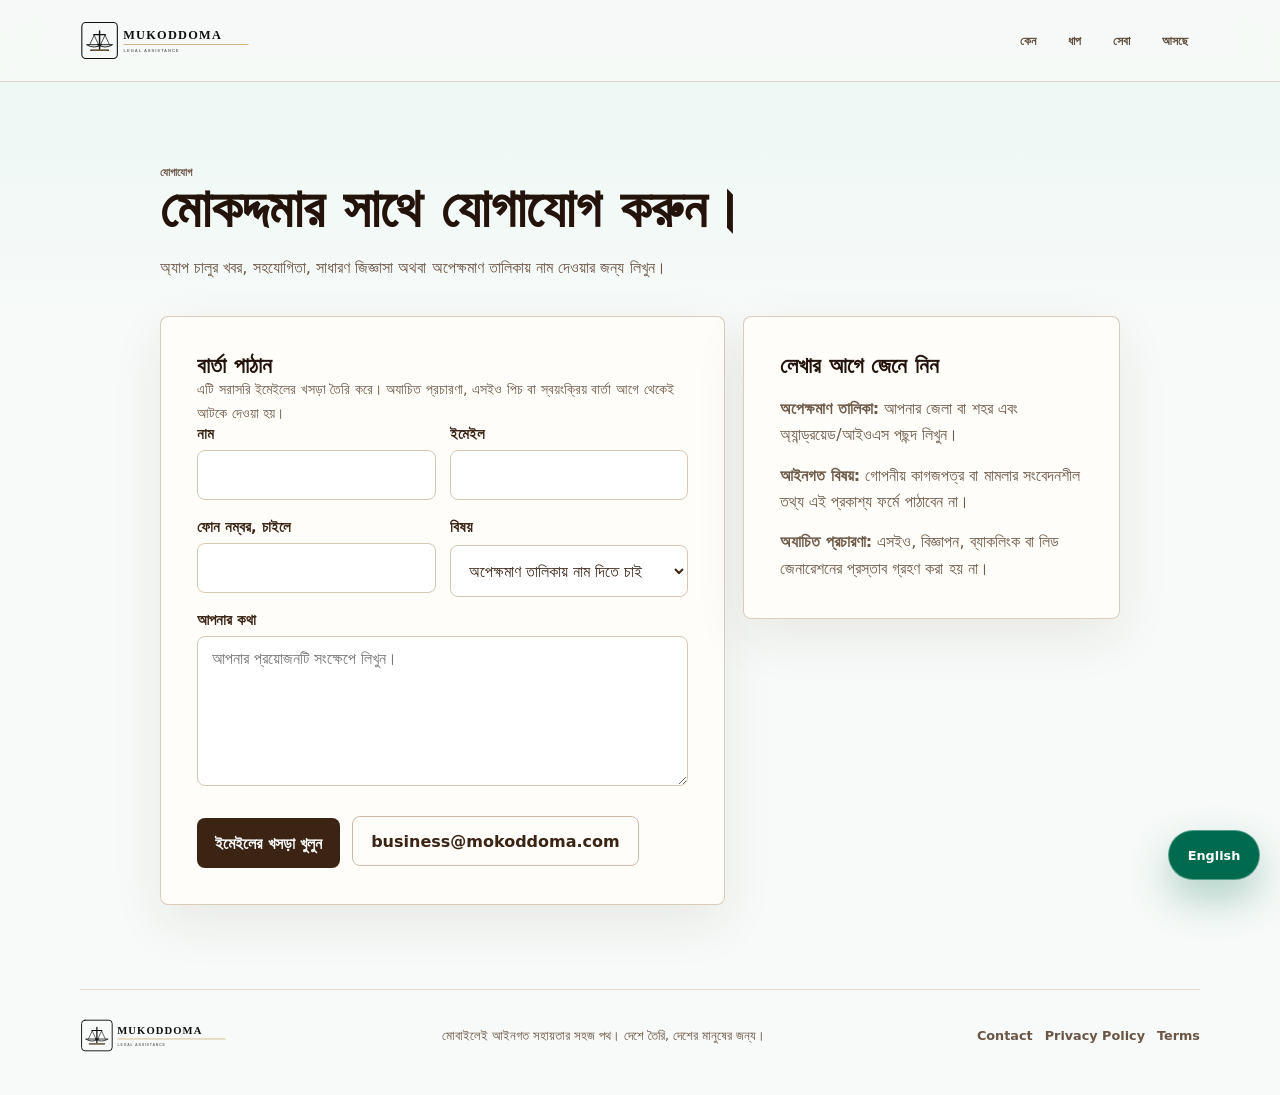
==== contact/index.html @ f4a6d5f5 "Add contact legal pages and refine Bangla copy" ====
<!doctype html>
<html lang="en">
  <head>
    <meta charset="utf-8">
    <meta name="viewport" content="width=device-width, initial-scale=1">
    <meta name="theme-color" content="#f7efe5">
    <meta name="description" content="Contact Mokoddoma or join the Android and iOS launch waitlist.">
    <meta name="robots" content="index, follow">
    <title>Contact | Mokoddoma</title>
    <link rel="canonical" href="https://mokoddoma.com/contact/">
    <link rel="icon" href="../assets/favicon.png">
    <link rel="stylesheet" href="../styles.css">
  </head>
  <body class="content-page" data-lang="bn">
    <header class="site-header">
      <a class="site-logo" href="../" aria-label="Mokoddoma home">
        <img src="../assets/mukoddoma_logo_en_whitebg.svg" alt="Mokoddoma">
      </a>
      <nav class="site-nav" aria-label="Primary navigation">
        <a href="../#why"><span class="lang-en">Why</span><span class="lang-bn">কেন</span></a>
        <a href="../#instant"><span class="lang-en">Instant</span><span class="lang-bn">ধাপ</span></a>
        <a href="../#services"><span class="lang-en">Services</span><span class="lang-bn">সেবা</span></a>
        <a href="../#launch"><span class="lang-en">Launch</span><span class="lang-bn">আসছে</span></a>
      </nav>
    </header>

    <main class="content-shell">
      <div class="content-hero">
        <p class="eyebrow"><span class="lang-en">Contact</span><span class="lang-bn">যোগাযোগ</span></p>
        <h1><span class="lang-en">Write to Mokoddoma.</span><span class="lang-bn">মোকদ্দমার সাথে যোগাযোগ করুন।</span></h1>
        <p><span class="lang-en">Ask about launch, partnership, support, or join the Android and iOS waitlist.</span><span class="lang-bn">অ্যাপ চালুর খবর, সহযোগিতা, সাধারণ জিজ্ঞাসা অথবা অপেক্ষমাণ তালিকায় নাম দেওয়ার জন্য লিখুন।</span></p>
      </div>

      <div class="contact-layout">
        <section class="contact-card" aria-labelledby="contact-form-title">
          <h2 id="contact-form-title"><span class="lang-en">Send a message</span><span class="lang-bn">বার্তা পাঠান</span></h2>
          <p class="form-note"><span class="lang-en">This static form opens your email app. Obvious marketing and automated submissions are blocked before an email is prepared.</span><span class="lang-bn">এটি সরাসরি ইমেইলের খসড়া তৈরি করে। অযাচিত প্রচারণা, এসইও পিচ বা স্বয়ংক্রিয় বার্তা আগে থেকেই আটকে দেওয়া হয়।</span></p>
          <form class="contact-form" data-contact-form>
            <div class="honeypot" aria-hidden="true">
              <label for="website">Website</label>
              <input id="website" name="website" tabindex="-1" autocomplete="off">
            </div>
            <div class="form-grid">
              <div class="form-field">
                <label for="name"><span class="lang-en">Name</span><span class="lang-bn">নাম</span></label>
                <input id="name" name="name" autocomplete="name" required>
              </div>
              <div class="form-field">
                <label for="email"><span class="lang-en">Email</span><span class="lang-bn">ইমেইল</span></label>
                <input id="email" name="email" type="email" autocomplete="email" required>
              </div>
              <div class="form-field">
                <label for="phone"><span class="lang-en">Phone optional</span><span class="lang-bn">ফোন নম্বর, চাইলে</span></label>
                <input id="phone" name="phone" autocomplete="tel">
              </div>
              <div class="form-field">
                <label for="topic"><span class="lang-en">Topic</span><span class="lang-bn">বিষয়</span></label>
                <select id="topic" name="topic" required>
                  <option value="waitlist">অপেক্ষমাণ তালিকায় নাম দিতে চাই</option>
                  <option value="launch">অ্যাপ চালুর খবর জানতে চাই</option>
                  <option value="support">সাধারণ সহায়তা দরকার</option>
                  <option value="partnership">সহযোগিতা নিয়ে কথা বলতে চাই</option>
                  <option value="other">অন্য প্রয়োজনীয় জিজ্ঞাসা</option>
                </select>
              </div>
              <div class="form-field full">
                <label for="message"><span class="lang-en">Message</span><span class="lang-bn">আপনার কথা</span></label>
                <textarea id="message" name="message" required minlength="12" placeholder="আপনার প্রয়োজনটি সংক্ষেপে লিখুন।"></textarea>
              </div>
            </div>
            <p class="form-status" data-contact-status role="status" aria-live="polite"></p>
            <div class="contact-actions">
              <button type="submit"><span class="lang-en">Open email</span><span class="lang-bn">ইমেইলের খসড়া খুলুন</span></button>
              <a href="mailto:business@mokoddoma.com">business@mokoddoma.com</a>
            </div>
          </form>
        </section>

        <aside class="contact-card" aria-labelledby="contact-details-title">
          <h2 id="contact-details-title"><span class="lang-en">Before you send</span><span class="lang-bn">লেখার আগে জেনে নিন</span></h2>
          <div class="contact-list">
            <p><strong><span class="lang-en">Waitlist:</span><span class="lang-bn">অপেক্ষমাণ তালিকা:</span></strong> <span class="lang-en">Send your city and preferred app platform.</span><span class="lang-bn">আপনার জেলা বা শহর এবং অ্যান্ড্রয়েড/আইওএস পছন্দ লিখুন।</span></p>
            <p><strong><span class="lang-en">Legal matters:</span><span class="lang-bn">আইনগত বিষয়:</span></strong> <span class="lang-en">Do not send confidential documents through this public form.</span><span class="lang-bn">গোপনীয় কাগজপত্র বা মামলার সংবেদনশীল তথ্য এই প্রকাশ্য ফর্মে পাঠাবেন না।</span></p>
            <p><strong><span class="lang-en">Marketing:</span><span class="lang-bn">অযাচিত প্রচারণা:</span></strong> <span class="lang-en">Unsolicited SEO, ads, backlink, and lead-generation pitches are filtered.</span><span class="lang-bn">এসইও, বিজ্ঞাপন, ব্যাকলিংক বা লিড জেনারেশনের প্রস্তাব গ্রহণ করা হয় না।</span></p>
          </div>
        </aside>
      </div>
    </main>

    <button class="language-toggle" type="button" data-language-toggle aria-label="Switch to Bangla">
      <span class="lang-en">বাংলা</span>
      <span class="lang-bn">English</span>
    </button>

    <footer class="site-footer">
      <img src="../assets/mukoddoma_logo_en_whitebg.svg" alt="Mokoddoma">
      <p><span class="lang-en">Bangladesh's own mobile-first legal help app. Launching soon.</span><span class="lang-bn">মোবাইলেই আইনগত সহায়তার সহজ পথ। দেশে তৈরি, দেশের মানুষের জন্য।</span></p>
      <nav class="footer-links" aria-label="Footer navigation">
        <a href="../contact/">Contact</a>
        <a href="../privacy/">Privacy Policy</a>
        <a href="../terms/">Terms</a>
      </nav>
    </footer>
    <script src="../site.js"></script>
  </body>
</html>
---- styles.css ----
:root {
  color-scheme: light;
  --primary: #3b2414;
  --primary-strong: #24130b;
  --accent: #0f766e;
  --accent-strong: #0b514c;
  --accent-soft: #d8f3ee;
  --gold: #b7791f;
  --ink: #2c221c;
  --paper: #f7faf8;
  --paper-warm: #fff8ef;
  --surface: #ffffff;
  --surface-warm: #edf5f1;
  --text: #3b2414;
  --muted: #806852;
  --border: #d8c6b5;
  --error: #c8352d;
  --success: #2e7d32;
  --focus: #2563eb;
  font-family: Inter, ui-sans-serif, system-ui, -apple-system, BlinkMacSystemFont, "Segoe UI", sans-serif;
}

* {
  box-sizing: border-box;
}

html {
  scroll-behavior: smooth;
}

body {
  min-height: 100vh;
  margin: 0;
  background: var(--paper);
  color: var(--text);
  overflow-x: hidden;
}

a {
  color: inherit;
}

[data-lang="en"] .lang-bn,
[data-lang="bn"] .lang-en {
  display: none !important;
}

[data-lang="bn"] {
  font-family: Inter, ui-sans-serif, system-ui, -apple-system, BlinkMacSystemFont, "Segoe UI", "Noto Sans Bengali", sans-serif;
}

.site-header {
  position: sticky;
  top: 0;
  z-index: 20;
  width: 100%;
  min-height: 82px;
  display: flex;
  align-items: center;
  justify-content: space-between;
  gap: 24px;
  padding: 18px max(20px, calc((100% - 1120px) / 2));
  border-bottom: 1px solid rgba(216, 198, 181, 0.7);
  background: rgba(247, 250, 248, 0.88);
  backdrop-filter: blur(18px);
}

.site-logo {
  display: inline-flex;
  align-items: center;
  flex: 0 0 auto;
}

.site-logo img {
  width: 174px;
  height: auto;
  display: block;
}

.site-nav {
  display: flex;
  align-items: center;
  gap: 8px;
  flex-wrap: wrap;
  justify-content: flex-end;
  color: #5f4c3c;
  font-size: 0.94rem;
  font-weight: 700;
}

.site-nav a {
  min-height: 40px;
  display: inline-flex;
  align-items: center;
  padding: 0 12px;
  border-radius: 8px;
  text-decoration: none;
}

.site-nav a:hover,
.site-nav a:focus-visible {
  background: var(--surface-warm);
  color: var(--primary-strong);
  outline: none;
}

.bd-hero {
  width: min(1120px, calc(100% - 40px));
  min-height: calc(100vh - 82px);
  display: grid;
  grid-template-columns: minmax(0, 1fr) minmax(340px, 0.95fr);
  gap: clamp(32px, 6vw, 86px);
  align-items: center;
  margin: 0 auto;
  padding: 52px 0 76px;
}

.bd-hero h1 {
  max-width: 760px;
  margin: 0;
  color: var(--primary-strong);
  font-size: 5.4rem;
  line-height: 0.94;
  letter-spacing: 0;
}

.compact {
  max-width: 620px;
}

.local-badge {
  min-height: 44px;
  display: inline-flex;
  align-items: center;
  gap: 10px;
  margin-bottom: 18px;
  border: 1px solid rgba(15, 118, 110, 0.24);
  border-radius: 8px;
  padding: 0 12px;
  background: rgba(216, 243, 238, 0.72);
  color: var(--accent-strong);
  font-size: 0.92rem;
  font-weight: 900;
}

.bd-motion-stage {
  position: relative;
  min-height: 650px;
  display: grid;
  place-items: center;
  isolation: isolate;
}

.human-hero {
  position: relative;
  min-height: 560px;
  isolation: isolate;
}

.human-hero::before {
  content: "";
  position: absolute;
  inset: 48px 24px 12px;
  border-radius: 50%;
  background:
    radial-gradient(circle at 42% 42%, rgba(244, 42, 65, 0.18), transparent 30%),
    radial-gradient(circle, rgba(0, 106, 78, 0.22), rgba(216, 243, 238, 0.2) 58%, transparent 70%);
  animation: breathe 6s ease-in-out infinite;
  z-index: -1;
}

.human-hero img {
  width: 100%;
  height: min(560px, 68vh);
  min-height: 440px;
  display: block;
  object-fit: cover;
  border: 1px solid rgba(216, 198, 181, 0.9);
  border-radius: 8px;
  box-shadow: 0 28px 76px rgba(59, 36, 20, 0.2);
  animation: human-float 5.6s ease-in-out infinite;
}

.human-float {
  position: absolute;
  min-height: 42px;
  display: inline-flex;
  align-items: center;
  border: 1px solid rgba(255, 255, 255, 0.78);
  border-radius: 8px;
  padding: 0 14px;
  background: rgba(255, 253, 249, 0.9);
  color: var(--accent-strong);
  box-shadow: 0 18px 42px rgba(44, 34, 28, 0.16);
  backdrop-filter: blur(14px);
  animation: card-float 5.4s ease-in-out infinite;
}

.human-float-one {
  left: 22px;
  top: 34px;
}

.human-float-two {
  right: 18px;
  top: 46%;
  animation-delay: 700ms;
}

.human-float-three {
  left: 50%;
  bottom: 28px;
  animation-delay: 1200ms;
}

.bd-motion-stage::before {
  content: "";
  position: absolute;
  width: 520px;
  height: 520px;
  border-radius: 50%;
  background:
    conic-gradient(from 90deg, rgba(0, 106, 78, 0.24), rgba(244, 42, 65, 0.16), rgba(183, 121, 31, 0.12), rgba(0, 106, 78, 0.24));
  filter: blur(2px);
  animation: slow-spin 18s linear infinite;
  z-index: -2;
}

.bd-motion-stage::after {
  content: "";
  position: absolute;
  width: 440px;
  height: 440px;
  border-radius: 50%;
  background: var(--paper);
  z-index: -1;
}

.bd-flag-card {
  position: absolute;
  top: 42px;
  left: 8px;
  width: 220px;
  display: grid;
  gap: 12px;
  padding: 18px;
  border: 1px solid rgba(216, 198, 181, 0.9);
  border-radius: 8px;
  background: rgba(255, 253, 249, 0.9);
  box-shadow: 0 18px 48px rgba(59, 36, 20, 0.12);
  animation: card-float 5.2s ease-in-out infinite;
}

.bd-flag-card strong {
  color: var(--primary-strong);
  font-size: 1.08rem;
}

.bd-flag-card img {
  width: 86px;
  height: auto;
  display: block;
  box-shadow: 0 12px 28px rgba(0, 106, 78, 0.18);
}

.local-phone {
  transform-origin: center;
}

.orbit-ring {
  position: absolute;
  width: 460px;
  height: 460px;
  border: 1px dashed rgba(15, 118, 110, 0.32);
  border-radius: 50%;
  animation: slow-spin 24s linear infinite;
  z-index: -1;
}

.orbit-ring span {
  position: absolute;
  min-height: 34px;
  display: inline-flex;
  align-items: center;
  border-radius: 8px;
  padding: 0 10px;
  background: var(--surface);
  color: var(--accent-strong);
  font-size: 0.82rem;
  font-weight: 900;
  box-shadow: 0 10px 24px rgba(59, 36, 20, 0.1);
}

.orbit-ring span:nth-child(1) {
  top: -17px;
  left: 50%;
  transform: translateX(-50%);
}

.orbit-ring span:nth-child(2) {
  top: 50%;
  right: -22px;
  transform: translateY(-50%);
}

.orbit-ring span:nth-child(3) {
  bottom: -17px;
  left: 50%;
  transform: translateX(-50%);
}

.orbit-ring span:nth-child(4) {
  top: 50%;
  left: -22px;
  transform: translateY(-50%);
}

.local-proof {
  margin-top: 22px;
}

.proof-strip,
.instant-section,
.section-band,
.comparison-section,
.case-cloud,
.launch-section {
  position: relative;
  overflow: hidden;
}

.instant-section,
.case-cloud {
  width: min(1120px, calc(100% - 40px));
  margin: 0 auto;
  padding: 86px 0;
}

.instant-path {
  display: grid;
  grid-template-columns: repeat(3, minmax(0, 1fr));
  gap: 14px;
}

.instant-card {
  min-height: 230px;
  padding: 24px;
  border: 1px solid #dbc9ba;
  border-radius: 8px;
  background: linear-gradient(180deg, #fffdf9, #edf5f1);
  transition: transform 240ms ease, box-shadow 240ms ease;
}

.instant-card:hover {
  transform: translateY(-8px);
  box-shadow: 0 22px 48px rgba(15, 118, 110, 0.12);
}

.instant-card > span {
  width: 46px;
  height: 46px;
  display: grid;
  place-items: center;
  margin-bottom: 32px;
  border-radius: 50%;
  background: #006a4e;
  color: #ffffff;
  font-weight: 900;
  box-shadow: 0 0 0 8px rgba(0, 106, 78, 0.12);
}

.instant-card h3,
.case-cloud h2 {
  margin: 0;
  color: var(--primary-strong);
}

.instant-card h3 {
  font-size: 1.45rem;
}

.instant-card p {
  margin: 10px 0 0;
  color: #6f5a48;
  font-weight: 800;
}

.local-dark {
  background:
    linear-gradient(135deg, rgba(0, 106, 78, 0.98), rgba(36, 19, 11, 0.98));
}

.motion-grid .service-card {
  min-height: 210px;
  transition: transform 240ms ease, border-color 240ms ease;
}

.motion-grid .service-card:hover {
  border-color: rgba(0, 106, 78, 0.5);
  transform: translateY(-8px) rotate(-1deg);
}

.case-cloud {
  text-align: center;
}

.case-cloud h2 {
  max-width: 820px;
  margin-inline: auto;
  font-size: 3.2rem;
  line-height: 1.05;
}

.case-chips {
  display: flex;
  flex-wrap: wrap;
  justify-content: center;
  gap: 12px;
  margin-top: 28px;
}

.case-chips > span {
  min-height: 42px;
  display: inline-flex;
  align-items: center;
  border: 1px solid rgba(15, 118, 110, 0.24);
  border-radius: 8px;
  padding: 0 14px;
  background: var(--surface);
  color: var(--accent-strong);
  font-weight: 900;
  animation: chip-bob 4s ease-in-out infinite;
}

.case-chips > .is-live {
  background: #006a4e;
  color: #ffffff;
}

.case-chips > .is-soon {
  border-style: dashed;
  background: rgba(255, 253, 249, 0.72);
  color: #7c6856;
}

.case-chips > span:nth-child(2n) {
  animation-delay: 600ms;
}

.case-chips > span:nth-child(3n) {
  animation-delay: 1200ms;
}

.launch-bd {
  align-items: center;
  border-top: 0;
  border-radius: 8px;
  padding: clamp(48px, 5vw, 72px);
  background:
    linear-gradient(135deg, rgba(216, 243, 238, 0.86), rgba(255, 248, 239, 0.94));
}

.hero-section,
.section-band,
.split-section,
.comparison-section,
.proof-strip,
.launch-section,
.source-section,
.site-footer {
  width: min(1120px, calc(100% - 40px));
  margin: 0 auto;
}

.hero-section {
  min-height: calc(100vh - 82px);
  display: grid;
  grid-template-columns: minmax(0, 1.03fr) minmax(340px, 0.97fr);
  gap: clamp(30px, 5vw, 74px);
  align-items: center;
  padding: 54px 0 76px;
}

.hero-copy {
  max-width: 720px;
}

.eyebrow {
  margin: 0 0 12px;
  color: var(--accent);
  font-size: 0.82rem;
  font-weight: 900;
  letter-spacing: 0;
  text-transform: uppercase;
}

.hero-section h1,
.proof-strip h2,
.section-heading h2,
.split-section h2,
.launch-section h2,
.source-section h2 {
  margin: 0;
  color: var(--primary-strong);
  letter-spacing: 0;
}

.hero-section h1 {
  max-width: 780px;
  font-size: 5rem;
  line-height: 0.96;
}

.hero-lede {
  max-width: 700px;
  margin: 26px 0 0;
  color: #65503e;
  font-size: 1.2rem;
  line-height: 1.62;
}

.hero-actions,
.launch-badges,
.store-row,
.source-links {
  display: flex;
  flex-wrap: wrap;
  align-items: center;
  gap: 12px;
}

.hero-actions {
  margin-top: 32px;
}

.primary-link,
.secondary-link {
  min-height: 50px;
  display: inline-flex;
  align-items: center;
  justify-content: center;
  border-radius: 8px;
  padding: 0 18px;
  font-weight: 900;
  text-decoration: none;
}

.primary-link {
  background: var(--primary);
  color: #fff8ef;
}

.secondary-link {
  border: 1px solid #cfbaaa;
  background: #fffdf9;
  color: var(--primary);
}

.primary-link:hover,
.primary-link:focus-visible,
.secondary-link:hover,
.secondary-link:focus-visible {
  outline: 3px solid rgba(15, 118, 110, 0.22);
  outline-offset: 3px;
}

.launch-badges {
  margin-top: 20px;
}

.launch-badges > span,
.store-row > span,
.store-row > a {
  min-height: 38px;
  display: inline-flex;
  align-items: center;
  border: 1px solid rgba(15, 118, 110, 0.25);
  border-radius: 8px;
  padding: 0 12px;
  background: rgba(216, 243, 238, 0.65);
  color: var(--accent-strong);
  font-size: 0.9rem;
  font-weight: 900;
}

.store-row > a {
  background: var(--primary);
  color: #fff8ef;
  text-decoration: none;
}

.phone-stage {
  position: relative;
  min-height: 620px;
  display: grid;
  place-items: center;
  isolation: isolate;
}

.phone-stage::before {
  content: "";
  position: absolute;
  width: 420px;
  height: 420px;
  border-radius: 50%;
  background: radial-gradient(circle, rgba(15, 118, 110, 0.22), rgba(183, 121, 31, 0.08) 55%, transparent 72%);
  animation: breathe 6s ease-in-out infinite;
  z-index: -1;
}

.phone-mockup {
  width: min(310px, 78vw);
  min-height: 590px;
  padding: 14px;
  border: 10px solid #20140e;
  border-radius: 44px;
  background: #20140e;
  box-shadow: 0 32px 90px rgba(44, 34, 28, 0.28);
  animation: phone-float 5s ease-in-out infinite;
}

.phone-speaker {
  width: 86px;
  height: 22px;
  margin: 0 auto -1px;
  border-radius: 0 0 18px 18px;
  background: #20140e;
}

.phone-screen {
  min-height: 548px;
  display: grid;
  align-content: start;
  gap: 16px;
  padding: 22px 18px;
  border-radius: 30px;
  background: linear-gradient(180deg, #fffdf9, #e9f5f1);
}

.app-topbar {
  display: flex;
  align-items: center;
  justify-content: space-between;
  margin-bottom: 12px;
}

.app-topbar span {
  width: 34px;
  height: 34px;
  border-radius: 8px;
  background: var(--accent);
}

.app-topbar strong {
  color: var(--primary-strong);
}

.app-card {
  padding: 16px;
  border: 1px solid #d7c7b9;
  border-radius: 8px;
  background: #ffffff;
  transform: translateY(0);
  transition: transform 220ms ease, box-shadow 220ms ease;
}

.app-card.active {
  border-color: rgba(15, 118, 110, 0.55);
  box-shadow: 0 18px 38px rgba(15, 118, 110, 0.12);
}

.app-card:hover {
  transform: translateY(-3px);
}

.app-card small {
  display: block;
  margin-bottom: 8px;
  color: var(--accent);
  font-weight: 900;
}

.app-card b {
  display: block;
  color: var(--primary-strong);
  font-size: 1.05rem;
}

.app-card p {
  margin: 8px 0 0;
  color: #715c49;
  line-height: 1.45;
}

.app-progress {
  display: grid;
  gap: 9px;
  margin-top: 10px;
}

.app-progress span {
  height: 9px;
  border-radius: 999px;
  background: linear-gradient(90deg, var(--accent), rgba(15, 118, 110, 0.15));
}

.app-progress span:nth-child(2) {
  width: 78%;
}

.app-progress span:nth-child(3) {
  width: 52%;
}

.signal-card {
  position: absolute;
  width: 210px;
  padding: 16px;
  border: 1px solid rgba(216, 198, 181, 0.9);
  border-radius: 8px;
  background: rgba(255, 253, 249, 0.9);
  box-shadow: 0 18px 48px rgba(59, 36, 20, 0.12);
  backdrop-filter: blur(14px);
}

.signal-card strong,
.proof-grid strong {
  display: block;
  color: var(--primary-strong);
  font-size: 1.45rem;
}

.signal-card span,
.proof-grid span {
  display: block;
  margin-top: 6px;
  color: #6c5745;
  line-height: 1.42;
}

.signal-card-one {
  top: 52px;
  left: 0;
  animation: card-float 5.4s ease-in-out infinite;
}

.signal-card-two {
  right: 0;
  bottom: 74px;
  animation: card-float 5.4s ease-in-out 900ms infinite;
}

.proof-strip {
  display: grid;
  grid-template-columns: minmax(0, 0.72fr) minmax(0, 1.28fr);
  gap: 28px;
  align-items: stretch;
  padding: 28px;
  border: 1px solid rgba(216, 198, 181, 0.9);
  border-radius: 8px;
  background: var(--surface);
  box-shadow: 0 18px 52px rgba(59, 36, 20, 0.08);
}

.proof-strip h2 {
  font-size: 2.05rem;
  line-height: 1.08;
}

.proof-grid {
  display: grid;
  grid-template-columns: repeat(3, minmax(0, 1fr));
  gap: 12px;
}

.proof-grid article {
  min-height: 172px;
  padding: 18px;
  border-radius: 8px;
  background: #f7faf8;
}

.section-band,
.comparison-section,
.split-section,
.launch-section,
.source-section {
  padding: 86px 0;
}

.section-heading {
  max-width: 800px;
  margin-bottom: 36px;
}

.section-heading h2,
.split-section h2,
.launch-section h2 {
  font-size: 3.05rem;
  line-height: 1.05;
}

.section-heading p,
.split-section p,
.launch-section p,
.source-section p {
  color: #6b5544;
  font-size: 1.04rem;
  line-height: 1.65;
}

.pain-grid,
.service-grid,
.lawyer-grid {
  display: grid;
  grid-template-columns: repeat(4, minmax(0, 1fr));
  gap: 14px;
}

.pain-card,
.service-card,
.lawyer-grid div {
  min-height: 250px;
  padding: 22px;
  border: 1px solid #dbc9ba;
  border-radius: 8px;
  background: var(--surface);
}

.pain-card {
  background:
    linear-gradient(180deg, rgba(255, 253, 249, 0.96), rgba(237, 245, 241, 0.88));
}

.pain-card span {
  display: inline-grid;
  place-items: center;
  width: 42px;
  height: 42px;
  margin-bottom: 24px;
  border-radius: 8px;
  background: #fff0d9;
  color: var(--gold);
  font-weight: 900;
}

.pain-card h3,
.service-card h3,
.case-type-list h3 {
  margin: 0 0 10px;
  color: var(--primary-strong);
  font-size: 1.12rem;
}

.pain-card p,
.service-card p,
.case-type-list p,
.lawyer-grid p {
  margin: 0;
  color: #6f5a48;
  line-height: 1.56;
}

.comparison-section {
  width: 100%;
  max-width: none;
  padding-inline: max(20px, calc((100% - 1120px) / 2));
  background: #24130b;
  color: #fff8ef;
}

.comparison-section .eyebrow {
  color: #80d5ca;
}

.comparison-section h2,
.comparison-section p {
  color: #fff8ef;
}

.comparison-board {
  display: grid;
  gap: 12px;
}

.comparison-row {
  width: 100%;
  min-height: 78px;
  display: grid;
  grid-template-columns: minmax(0, 1fr) 72px minmax(0, 1fr);
  align-items: center;
  gap: 16px;
  margin: 0;
  padding: 18px;
  border: 1px solid rgba(255, 248, 239, 0.18);
  border-radius: 8px;
  background: rgba(255, 248, 239, 0.06);
  color: inherit;
  cursor: pointer;
  text-align: left;
  transition: transform 220ms ease, background 220ms ease, border-color 220ms ease;
}

.comparison-row:hover,
.comparison-row:focus-visible,
.comparison-row.is-active {
  border-color: rgba(128, 213, 202, 0.8);
  background: rgba(216, 243, 238, 0.12);
  outline: none;
  transform: translateY(-2px);
}

.comparison-row span {
  font-weight: 900;
}

.comparison-row .before {
  color: #ffdfbc;
}

.comparison-row .after {
  color: #bdf3eb;
}

.bridge {
  height: 2px;
  position: relative;
  display: block;
  background: rgba(255, 248, 239, 0.3);
}

.bridge::after {
  content: "";
  position: absolute;
  right: 0;
  top: 50%;
  width: 10px;
  height: 10px;
  border-top: 2px solid #bdf3eb;
  border-right: 2px solid #bdf3eb;
  transform: translateY(-50%) rotate(45deg);
}

.service-icon {
  width: 46px;
  height: 46px;
  display: grid;
  place-items: center;
  margin-bottom: 22px;
  border-radius: 8px;
  background: var(--accent-soft);
  color: var(--accent);
  font-weight: 900;
}

.split-section {
  display: grid;
  grid-template-columns: minmax(0, 0.8fr) minmax(0, 1.2fr);
  gap: clamp(28px, 5vw, 68px);
  border-top: 1px solid #e6d8cb;
}

.case-type-list {
  display: grid;
  grid-template-columns: repeat(2, minmax(0, 1fr));
  gap: 16px;
}

.case-type-list article {
  padding: 22px;
  border-left: 4px solid var(--accent);
  background: rgba(255, 253, 249, 0.72);
}

.lawyer-band {
  width: 100%;
  max-width: none;
  padding-inline: max(20px, calc((100% - 1120px) / 2));
  background: #efe4d8;
}

.lawyer-grid {
  grid-template-columns: repeat(3, minmax(0, 1fr));
}

.lawyer-grid div {
  min-height: 176px;
  background: #fffdf9;
}

.lawyer-grid strong {
  display: block;
  margin-bottom: 10px;
  color: var(--primary-strong);
  font-size: 1.06rem;
}

.launch-section {
  display: grid;
  grid-template-columns: minmax(0, 0.9fr) minmax(0, 1.1fr);
  gap: clamp(28px, 5vw, 70px);
  align-items: start;
  border-top: 1px solid #e6d8cb;
}

.launch-timeline {
  position: relative;
  display: grid;
  gap: 14px;
}

.launch-timeline div {
  position: relative;
  min-height: 78px;
  padding: 18px 18px 18px 72px;
  border: 1px solid #dbc9ba;
  border-radius: 8px;
  background: var(--surface);
  transition: transform 240ms ease;
}

.launch-timeline div:hover {
  transform: translateX(8px);
}

.launch-timeline div > span {
  position: absolute;
  left: 16px;
  top: 18px;
  width: 40px;
  height: 40px;
  display: grid;
  place-items: center;
  border-radius: 8px;
  background: var(--accent);
  color: #ffffff;
  font-size: 0.74rem;
  font-weight: 900;
}

.launch-timeline strong {
  color: var(--primary-strong);
  font-size: 1.08rem;
}

.launch-timeline p {
  margin: 8px 0 0;
}

.source-section {
  border-top: 1px solid #e6d8cb;
}

.source-section h2 {
  font-size: 1.45rem;
}

.source-section p {
  max-width: 760px;
}

.source-links a {
  min-height: 38px;
  display: inline-flex;
  align-items: center;
  border: 1px solid #cfbaaa;
  border-radius: 8px;
  padding: 0 12px;
  background: #fffdf9;
  color: var(--primary);
  font-weight: 800;
  text-decoration: none;
}

.source-links a:hover,
.source-links a:focus-visible {
  outline: 3px solid rgba(15, 118, 110, 0.2);
  outline-offset: 2px;
}

.site-footer {
  display: flex;
  align-items: center;
  justify-content: space-between;
  gap: 24px;
  padding: 28px 0 42px;
  border-top: 1px solid #e6d8cb;
  color: #6b5544;
}

.site-footer img {
  width: 150px;
  height: auto;
  display: block;
}

.site-footer p {
  margin: 0;
}

.site-footer a {
  font-weight: 800;
  text-decoration: none;
}

.footer-links {
  display: flex;
  flex-wrap: wrap;
  justify-content: flex-end;
  gap: 12px;
}

.content-page {
  background:
    linear-gradient(180deg, rgba(216, 243, 238, 0.42), transparent 320px),
    var(--paper);
}

.content-shell {
  width: min(960px, calc(100% - 40px));
  margin: 0 auto;
  padding: 64px 0 84px;
}

.content-hero {
  margin-bottom: 34px;
}

.content-hero h1 {
  max-width: 820px;
  margin: 0;
  color: var(--primary-strong);
  font-size: 3.4rem;
  line-height: 1.02;
}

.content-hero p {
  max-width: 720px;
  margin: 18px 0 0;
  color: #6b5544;
  font-size: 1.02rem;
  line-height: 1.65;
}

.content-card,
.contact-card {
  border: 1px solid rgba(216, 198, 181, 0.9);
  border-radius: 8px;
  background: rgba(255, 253, 249, 0.92);
  box-shadow: 0 18px 52px rgba(59, 36, 20, 0.08);
}

.content-card {
  display: grid;
  gap: 26px;
  padding: clamp(24px, 4vw, 42px);
}

.content-card section {
  display: grid;
  gap: 10px;
}

.content-card h2,
.contact-card h2 {
  margin: 0;
  color: var(--primary-strong);
  font-size: 1.35rem;
}

.content-card p,
.content-card li,
.contact-card p {
  margin: 0;
  color: #6f5a48;
  line-height: 1.65;
}

.content-card ul {
  display: grid;
  gap: 8px;
  margin: 0;
  padding-left: 20px;
}

.contact-layout {
  display: grid;
  grid-template-columns: minmax(0, 1.2fr) minmax(260px, 0.8fr);
  gap: 18px;
  align-items: start;
}

.contact-card {
  padding: clamp(22px, 4vw, 36px);
}

.contact-form {
  display: grid;
  gap: 14px;
}

.form-grid {
  display: grid;
  grid-template-columns: repeat(2, minmax(0, 1fr));
  gap: 14px;
}

.form-field {
  display: grid;
  gap: 7px;
}

.form-field.full {
  grid-column: 1 / -1;
}

.form-field input,
.form-field select,
.form-field textarea {
  width: 100%;
  min-height: 50px;
  border: 1px solid var(--border);
  border-radius: 8px;
  background: var(--surface);
  color: var(--text);
  font: inherit;
  padding: 0 14px;
  outline: none;
}

.form-field textarea {
  min-height: 150px;
  padding-block: 12px;
  resize: vertical;
}

.form-field input:focus,
.form-field select:focus,
.form-field textarea:focus {
  border-color: var(--accent);
  box-shadow: 0 0 0 3px rgba(15, 118, 110, 0.14);
}

.honeypot {
  position: absolute;
  left: -9999px;
  opacity: 0;
}

.form-note,
.form-status {
  color: #6f5a48;
  font-size: 0.9rem;
  line-height: 1.55;
}

.form-status[data-type="error"] {
  color: var(--error);
}

.form-status[data-type="success"] {
  color: var(--success);
}

.contact-actions {
  display: flex;
  flex-wrap: wrap;
  gap: 12px;
  align-items: center;
}

.contact-actions button,
.contact-actions a {
  min-height: 50px;
  display: inline-flex;
  align-items: center;
  justify-content: center;
  border-radius: 8px;
  padding: 0 18px;
  font-weight: 900;
  text-decoration: none;
}

.contact-actions a {
  border: 1px solid #cfbaaa;
  background: #fffdf9;
  color: var(--primary);
}

.contact-list {
  display: grid;
  gap: 14px;
  margin-top: 18px;
}

.contact-list a {
  color: var(--accent-strong);
  font-weight: 900;
}

.language-toggle {
  position: fixed;
  right: 20px;
  bottom: 20px;
  z-index: 40;
  min-width: 92px;
  min-height: 50px;
  display: inline-flex;
  align-items: center;
  justify-content: center;
  border: 1px solid rgba(255, 255, 255, 0.35);
  border-radius: 999px;
  margin: 0;
  padding: 0 18px;
  background: #006a4e;
  color: #ffffff;
  box-shadow: 0 18px 42px rgba(0, 106, 78, 0.3);
  font-weight: 900;
  animation: language-pulse 2.6s ease-in-out infinite;
}

.language-toggle:hover,
.language-toggle:focus-visible {
  filter: none;
  outline: 4px solid rgba(244, 42, 65, 0.22);
  outline-offset: 3px;
  background: #075a45;
}

body:not(.reset-page) .site-nav {
  font-size: 0.75rem;
}

body:not(.reset-page) .eyebrow {
  font-size: 0.66rem;
}

body:not(.reset-page) .bd-hero h1 {
  font-size: 4.32rem;
}

body:not(.reset-page) .hero-lede {
  font-size: 0.96rem;
}

body:not(.reset-page) .primary-link,
body:not(.reset-page) .secondary-link {
  font-size: 0.8rem;
}

body:not(.reset-page) .proof-strip h2,
body:not(.reset-page) .section-heading h2,
body:not(.reset-page) .split-section h2,
body:not(.reset-page) .launch-section h2 {
  font-size: 2.44rem;
}

body:not(.reset-page) .case-cloud h2 {
  font-size: 2.56rem;
}

body:not(.reset-page) .section-heading p,
body:not(.reset-page) .split-section p,
body:not(.reset-page) .launch-section p,
body:not(.reset-page) .source-section p {
  font-size: 0.83rem;
}

body:not(.reset-page) .instant-card h3,
body:not(.reset-page) .signal-card strong,
body:not(.reset-page) .proof-grid strong,
body:not(.reset-page) .source-section h2 {
  font-size: 1.16rem;
}

body:not(.reset-page) .pain-card h3,
body:not(.reset-page) .service-card h3,
body:not(.reset-page) .case-type-list h3,
body:not(.reset-page) .lawyer-grid strong,
body:not(.reset-page) .launch-timeline strong {
  font-size: 0.9rem;
}

body:not(.reset-page) .instant-card p,
body:not(.reset-page) .service-card p,
body:not(.reset-page) .proof-grid span,
body:not(.reset-page) .case-chips > span,
body:not(.reset-page) .comparison-row span,
body:not(.reset-page) .store-row > span,
body:not(.reset-page) .store-row > a,
body:not(.reset-page) .site-footer,
body:not(.reset-page) .language-toggle {
  font-size: 0.8rem;
}

.reveal {
  opacity: 0;
  transform: translateY(18px);
  transition: opacity 620ms ease, transform 620ms ease;
}

.reveal.is-visible {
  opacity: 1;
  transform: translateY(0);
}

@keyframes phone-float {
  0%, 100% {
    transform: translateY(0) rotate(-1deg);
  }
  50% {
    transform: translateY(-12px) rotate(1deg);
  }
}

@keyframes card-float {
  0%, 100% {
    transform: translateY(0);
  }
  50% {
    transform: translateY(-10px);
  }
}

@keyframes breathe {
  0%, 100% {
    transform: scale(0.94);
    opacity: 0.8;
  }
  50% {
    transform: scale(1.06);
    opacity: 1;
  }
}

@keyframes slow-spin {
  to {
    transform: rotate(360deg);
  }
}

@keyframes flag-wave {
  0%, 100% {
    transform: skewY(0deg) scaleX(1);
  }
  50% {
    transform: skewY(-5deg) scaleX(0.96);
  }
}

@keyframes chip-bob {
  0%, 100% {
    transform: translateY(0);
  }
  50% {
    transform: translateY(-7px);
  }
}

@keyframes human-float {
  0%, 100% {
    transform: translateY(0) scale(1);
  }
  50% {
    transform: translateY(-10px) scale(1.01);
  }
}

@keyframes language-pulse {
  0%, 100% {
    transform: translateY(0);
    box-shadow: 0 18px 42px rgba(0, 106, 78, 0.3);
  }
  50% {
    transform: translateY(-4px);
    box-shadow: 0 22px 52px rgba(244, 42, 65, 0.22);
  }
}

.page-shell {
  min-height: 100vh;
  display: grid;
  place-items: center;
  padding: 32px 18px;
}

.reset-panel {
  width: min(100%, 430px);
}

.brand-logo {
  display: block;
  width: min(210px, 70vw);
  height: auto;
  margin-bottom: 28px;
}

.lock-mark {
  width: 64px;
  height: 64px;
  display: grid;
  place-items: center;
  margin-bottom: 22px;
  border-radius: 50%;
  background: var(--primary);
  color: var(--paper);
}

.lock-mark svg {
  width: 32px;
  height: 32px;
  fill: currentColor;
}

h1 {
  margin: 0 0 10px;
  font-size: 2.55rem;
  line-height: 1.05;
  letter-spacing: 0;
}

.status-text {
  min-height: 48px;
  margin: 0 0 26px;
  color: var(--muted);
  font-size: 1rem;
  line-height: 1.5;
}

.status-text[data-type="error"],
.form-message[data-type="error"] {
  color: var(--error);
}

.status-text[data-type="success"],
.form-message[data-type="success"] {
  color: var(--success);
}

.reset-form {
  display: grid;
  gap: 12px;
}

label {
  font-size: 0.92rem;
  font-weight: 700;
}

input {
  width: 100%;
  min-height: 52px;
  margin-bottom: 4px;
  border: 1px solid var(--border);
  border-radius: 8px;
  background: var(--surface);
  color: var(--text);
  font: inherit;
  font-size: 1rem;
  padding: 0 15px;
  outline: none;
}

input:focus {
  border-color: var(--focus);
  box-shadow: 0 0 0 3px rgba(37, 99, 235, 0.14);
}

input[data-validity="valid"] {
  border-color: var(--success);
}

input[data-validity="invalid"] {
  border-color: var(--error);
}

.password-field {
  position: relative;
  display: grid;
}

.password-field input {
  padding-right: 52px;
}

.password-toggle {
  position: absolute;
  top: 50%;
  right: 6px;
  width: 40px;
  min-height: 40px;
  height: 40px;
  display: grid;
  place-items: center;
  margin: 0;
  padding: 0;
  border-radius: 8px;
  background: transparent;
  color: var(--muted);
}

.password-toggle:hover {
  background: var(--surface-warm);
  color: var(--primary);
  filter: none;
}

.password-toggle:focus-visible {
  outline: 3px solid rgba(37, 99, 235, 0.26);
  outline-offset: 2px;
}

.password-toggle svg {
  width: 22px;
  height: 22px;
  fill: currentColor;
}

.password-toggle .icon-eye-off,
.password-toggle[aria-pressed="true"] .icon-eye {
  display: none;
}

.password-toggle[aria-pressed="true"] .icon-eye-off {
  display: block;
}

.password-feedback {
  margin: -2px 0 6px;
  padding: 12px;
  border: 1px solid var(--border);
  border-radius: 8px;
  background: var(--surface);
}

.password-strength-header {
  display: flex;
  align-items: center;
  justify-content: space-between;
  gap: 12px;
  margin-bottom: 8px;
  color: var(--muted);
  font-size: 0.84rem;
}

.password-strength-header strong {
  color: var(--primary);
}

.password-strength-track {
  height: 6px;
  margin-bottom: 10px;
  overflow: hidden;
  border-radius: 999px;
  background: var(--surface-warm);
}

.password-strength-fill {
  width: 0;
  height: 100%;
  border-radius: inherit;
  background: var(--error);
  transition: width 180ms ease, background-color 180ms ease;
}

.password-strength-fill[data-strength="fair"] {
  background: #b7791f;
}

.password-strength-fill[data-strength="good"],
.password-strength-fill[data-strength="strong"] {
  background: var(--success);
}

.password-checklist-hint {
  margin: 0 0 6px;
  color: var(--muted);
  font-size: 0.82rem;
}

.password-check-row {
  display: flex;
  align-items: center;
  gap: 8px;
  min-height: 24px;
  color: var(--muted);
  font-size: 0.86rem;
}

.password-check-row[data-validity="valid"] {
  color: var(--success);
}

.password-check-row[data-validity="invalid"] {
  color: var(--error);
}

.password-check-icon {
  width: 16px;
  height: 16px;
  display: inline-grid;
  place-items: center;
  flex: 0 0 auto;
  border: 1.5px solid currentColor;
  border-radius: 50%;
  font-size: 0.7rem;
  line-height: 1;
}

.password-check-icon::before {
  content: "";
}

.password-check-row[data-validity="valid"] .password-check-icon::before {
  content: "✓";
}

.password-check-row[data-validity="invalid"] .password-check-icon::before {
  content: "×";
}

button {
  min-height: 52px;
  border: 0;
  border-radius: 8px;
  background: var(--primary);
  color: var(--paper);
  cursor: pointer;
  font: inherit;
  font-weight: 800;
  margin-top: 4px;
}

button:hover {
  filter: brightness(1.08);
}

button:disabled {
  cursor: wait;
  background: #d9c8b8;
}

.form-message {
  margin: 4px 0 0;
  font-size: 0.92rem;
  line-height: 1.45;
}

[hidden] {
  display: none !important;
}

@media (prefers-reduced-motion: reduce) {
  html {
    scroll-behavior: auto;
  }

  *,
  *::before,
  *::after {
    animation-duration: 1ms !important;
    animation-iteration-count: 1 !important;
    scroll-behavior: auto !important;
    transition-duration: 1ms !important;
  }

  .reveal {
    opacity: 1;
    transform: none;
  }
}

@media (max-width: 920px) {
  .bd-hero,
  .hero-section,
  .proof-strip,
  .split-section,
  .launch-section {
    grid-template-columns: 1fr;
  }

  .proof-grid,
  .pain-grid,
  .service-grid,
  .lawyer-grid,
  .instant-path {
    grid-template-columns: repeat(2, minmax(0, 1fr));
  }

  .bd-motion-stage,
  .phone-stage {
    min-height: 590px;
  }

  .bd-hero h1 {
    font-size: 4.2rem;
  }
}

@media (max-width: 620px) {
  .site-header {
    align-items: flex-start;
    flex-direction: column;
    gap: 12px;
    padding-inline: 14px;
  }

  .site-nav {
    justify-content: flex-start;
  }

  .site-nav a {
    padding: 0 9px;
  }

  .hero-section,
  .bd-hero,
  .section-band,
  .split-section,
  .comparison-section,
  .proof-strip,
  .instant-section,
  .case-cloud,
  .launch-section,
  .source-section,
  .site-footer {
    width: min(100% - 28px, 1120px);
  }

  .comparison-section,
  .lawyer-band {
    width: 100%;
  }

  .hero-section {
    min-height: auto;
    padding: 32px 0 50px;
  }

  .bd-hero {
    min-height: auto;
    padding: 32px 0 50px;
  }

  .bd-hero h1,
  .hero-section h1 {
    font-size: 3.02rem;
  }

  .hero-lede {
    font-size: 1.08rem;
  }

  .section-heading h2,
  .split-section h2,
  .launch-section h2,
  .proof-strip h2 {
    font-size: 2.05rem;
  }

  .hero-actions {
    align-items: stretch;
    flex-direction: column;
  }

  .primary-link,
  .secondary-link {
    width: 100%;
  }

  .bd-motion-stage,
  .phone-stage {
    min-height: 670px;
  }

  .bd-motion-stage::before {
    width: 340px;
    height: 340px;
  }

  .bd-motion-stage::after {
    width: 292px;
    height: 292px;
  }

  .orbit-ring {
    width: 320px;
    height: 320px;
  }

  .bd-flag-card {
    position: relative;
    top: auto;
    left: auto;
    width: 100%;
    max-width: 320px;
    order: -1;
  }

  .phone-mockup {
    width: min(292px, 86vw);
  }

  .signal-card {
    position: relative;
    inset: auto;
    width: 100%;
    max-width: 320px;
  }

  .signal-card-one {
    order: -1;
  }

  .signal-card-two {
    order: 2;
  }

  .proof-grid,
  .pain-grid,
  .service-grid,
  .instant-path,
  .case-type-list,
  .lawyer-grid,
  .comparison-row {
    grid-template-columns: 1fr;
  }

  .comparison-row {
    gap: 10px;
  }

  .bridge {
    width: 44px;
  }

  .section-band,
  .comparison-section,
  .split-section,
  .instant-section,
  .case-cloud,
  .launch-section,
  .source-section {
    padding: 56px 0;
  }

  .proof-strip {
    padding: 24px;
  }

  .case-cloud h2 {
    font-size: 2.08rem;
  }

  .launch-bd {
    padding: 32px 18px;
  }

  .launch-timeline div {
    min-height: 74px;
    padding: 16px 14px 16px 64px;
  }

  .launch-timeline div > span {
    left: 14px;
    top: 16px;
    width: 36px;
    height: 36px;
  }

  body:not(.reset-page) .bd-hero h1 {
    font-size: 2.42rem;
  }

  body:not(.reset-page) .proof-strip h2,
  body:not(.reset-page) .section-heading h2,
  body:not(.reset-page) .split-section h2,
  body:not(.reset-page) .launch-section h2,
  body:not(.reset-page) .case-cloud h2 {
    font-size: 1.66rem;
  }

  .comparison-section,
  .lawyer-band {
    padding-inline: 14px;
  }

  .site-footer {
    align-items: flex-start;
    flex-direction: column;
  }

  .footer-links {
    justify-content: flex-start;
  }

  .content-shell {
    width: min(100% - 28px, 960px);
    padding: 42px 0 62px;
  }

  .content-hero h1 {
    font-size: 2.1rem;
  }

  .contact-layout,
  .form-grid {
    grid-template-columns: 1fr;
  }

  .contact-actions {
    align-items: stretch;
    flex-direction: column;
  }

  .contact-actions button,
  .contact-actions a {
    width: 100%;
  }

  .page-shell {
    align-items: start;
    padding-top: 44px;
  }

  .brand-logo {
    margin-bottom: 24px;
  }

  h1 {
    font-size: 2.1rem;
  }
}
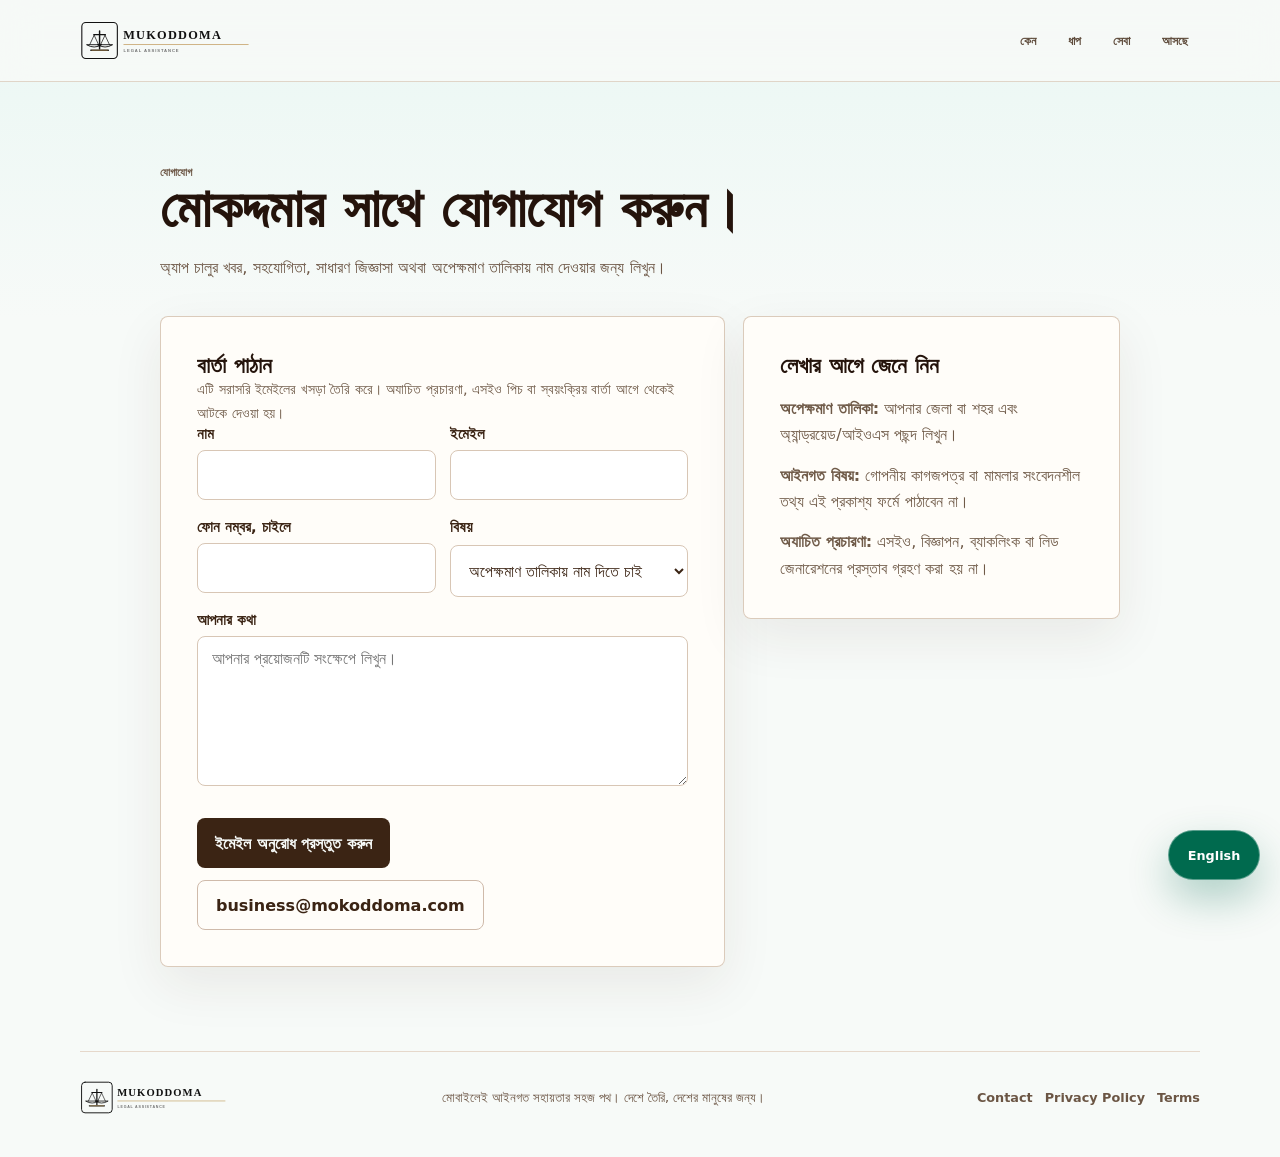
==== commit 07369070: "Improve contact email fallback" ====
--- a/contact/index.html
+++ b/contact/index.html
@@ -70,8 +70,12 @@
             </div>
             <p class="form-status" data-contact-status role="status" aria-live="polite"></p>
             <div class="contact-actions">
-              <button type="submit"><span class="lang-en">Open email</span><span class="lang-bn">ইমেইলের খসড়া খুলুন</span></button>
-              <a href="mailto:business@mokoddoma.com">business@mokoddoma.com</a>
+              <button type="submit"><span class="lang-en">Prepare email request</span><span class="lang-bn">ইমেইল অনুরোধ প্রস্তুত করুন</span></button>
+              <a class="contact-mail-link" href="mailto:business@mokoddoma.com">business@mokoddoma.com</a>
+              <a class="contact-mail-link contact-mail-link-prepared" href="mailto:business@mokoddoma.com" data-prepared-mail hidden>
+                <span class="lang-en">Send prepared email</span>
+                <span class="lang-bn">প্রস্তুত ইমেইল পাঠান</span>
+              </a>
             </div>
           </form>
         </section>
--- a/styles.css
+++ b/styles.css
@@ -455,7 +455,8 @@
   align-items: center;
   border-top: 0;
   border-radius: 8px;
-  padding: clamp(48px, 5vw, 72px);
+  padding: clamp(64px, 6vw, 92px);
+  padding-inline: clamp(72px, 7vw, 112px);
   background:
     linear-gradient(135deg, rgba(216, 243, 238, 0.86), rgba(255, 248, 239, 0.94));
 }
@@ -466,6 +467,7 @@
 .comparison-section,
 .proof-strip,
 .launch-section,
+.waitlist-section,
 .source-section,
 .site-footer {
   width: min(1120px, calc(100% - 40px));
@@ -569,8 +571,7 @@
 }
 
 .launch-badges > span,
-.store-row > span,
-.store-row > a {
+.store-row > span {
   min-height: 38px;
   display: inline-flex;
   align-items: center;
@@ -583,10 +584,26 @@
   font-weight: 900;
 }
 
-.store-row > a {
-  background: var(--primary);
-  color: #fff8ef;
-  text-decoration: none;
+.waitlist-section {
+  display: grid;
+  grid-template-columns: minmax(0, 1fr) auto;
+  gap: 24px;
+  align-items: center;
+  margin-top: 18px;
+  margin-bottom: 86px;
+  border: 1px solid rgba(216, 198, 181, 0.9);
+  border-radius: 8px;
+  padding: clamp(24px, 4vw, 38px);
+  background: var(--surface);
+  box-shadow: 0 18px 52px rgba(59, 36, 20, 0.08);
+}
+
+.waitlist-section h2 {
+  max-width: 720px;
+  margin: 0;
+  color: var(--primary-strong);
+  font-size: 1.7rem;
+  line-height: 1.14;
 }
 
 .phone-stage {
@@ -1287,6 +1304,17 @@
   color: var(--primary);
 }
 
+.contact-actions .contact-mail-link-prepared {
+  border-color: rgba(15, 118, 110, 0.42);
+  background: var(--accent);
+  color: #ffffff;
+  box-shadow: 0 14px 30px rgba(15, 118, 110, 0.18);
+}
+
+.contact-actions .contact-mail-link-prepared[hidden] {
+  display: none;
+}
+
 .contact-list {
   display: grid;
   gap: 14px;
@@ -1355,6 +1383,10 @@
   font-size: 2.44rem;
 }
 
+body:not(.reset-page) .waitlist-section h2 {
+  font-size: 1.36rem;
+}
+
 body:not(.reset-page) .case-cloud h2 {
   font-size: 2.56rem;
 }
@@ -1387,7 +1419,7 @@
 body:not(.reset-page) .case-chips > span,
 body:not(.reset-page) .comparison-row span,
 body:not(.reset-page) .store-row > span,
-body:not(.reset-page) .store-row > a,
+body:not(.reset-page) .waitlist-section .primary-link,
 body:not(.reset-page) .site-footer,
 body:not(.reset-page) .language-toggle {
   font-size: 0.8rem;
@@ -1776,6 +1808,10 @@
   .proof-strip,
   .split-section,
   .launch-section {
+    grid-template-columns: 1fr;
+  }
+
+  .waitlist-section {
     grid-template-columns: 1fr;
   }
 
@@ -1953,7 +1989,16 @@
   }
 
   .launch-bd {
-    padding: 32px 18px;
+    padding: 42px 24px;
+  }
+
+  .waitlist-section {
+    width: min(100% - 28px, 1120px);
+    margin-bottom: 56px;
+  }
+
+  .waitlist-section .primary-link {
+    width: 100%;
   }
 
   .launch-timeline div {
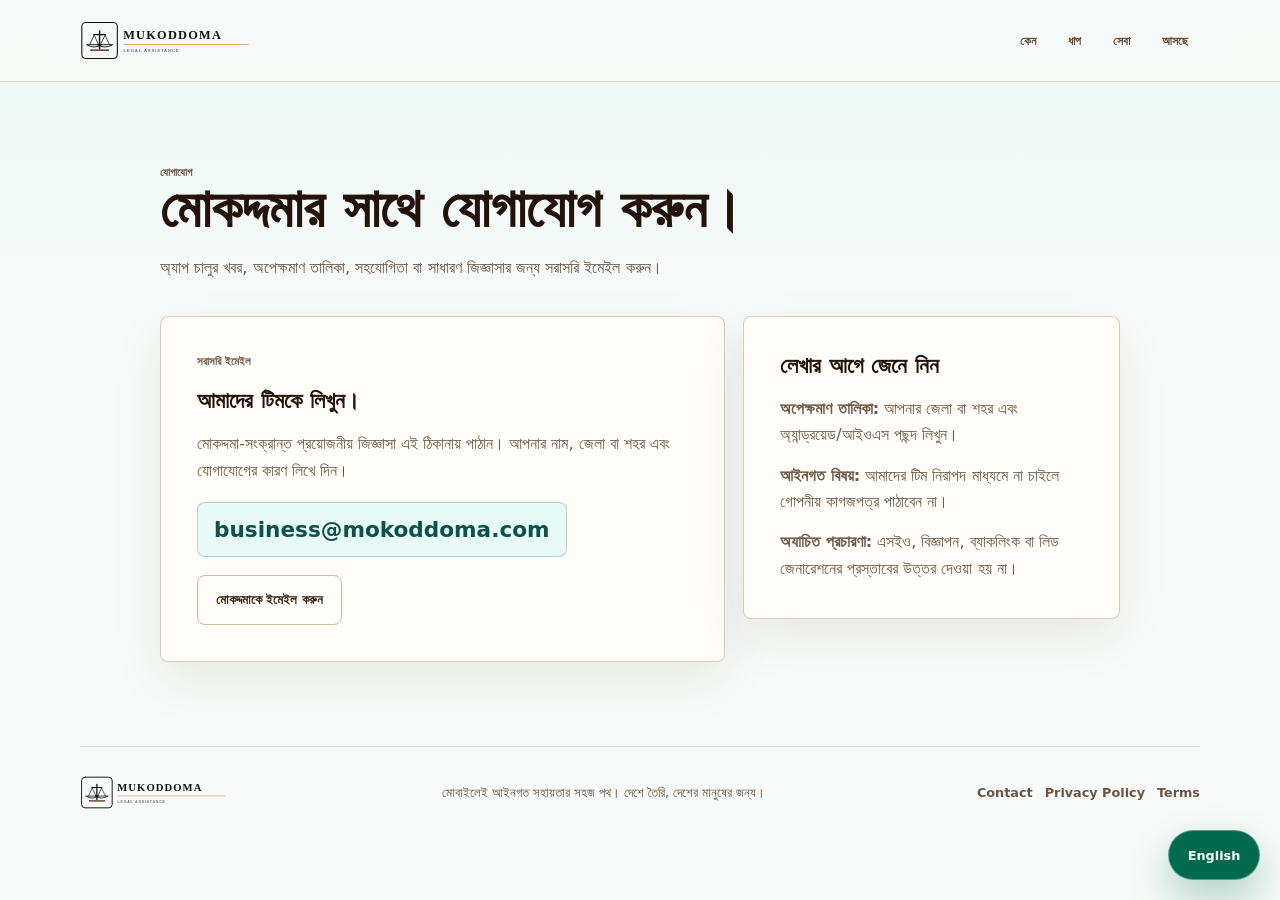
==== commit be09429f: "Make contact page static" ====
--- a/contact/index.html
+++ b/contact/index.html
@@ -4,7 +4,7 @@
     <meta charset="utf-8">
     <meta name="viewport" content="width=device-width, initial-scale=1">
     <meta name="theme-color" content="#f7efe5">
-    <meta name="description" content="Contact Mokoddoma or join the Android and iOS launch waitlist.">
+    <meta name="description" content="Contact Mokoddoma by email for launch updates, waitlist interest, partnership, and support questions.">
     <meta name="robots" content="index, follow">
     <title>Contact | Mokoddoma</title>
     <link rel="canonical" href="https://mokoddoma.com/contact/">
@@ -28,64 +28,31 @@
       <div class="content-hero">
         <p class="eyebrow"><span class="lang-en">Contact</span><span class="lang-bn">যোগাযোগ</span></p>
         <h1><span class="lang-en">Write to Mokoddoma.</span><span class="lang-bn">মোকদ্দমার সাথে যোগাযোগ করুন।</span></h1>
-        <p><span class="lang-en">Ask about launch, partnership, support, or join the Android and iOS waitlist.</span><span class="lang-bn">অ্যাপ চালুর খবর, সহযোগিতা, সাধারণ জিজ্ঞাসা অথবা অপেক্ষমাণ তালিকায় নাম দেওয়ার জন্য লিখুন।</span></p>
+        <p><span class="lang-en">For launch updates, waitlist interest, partnership, or support questions, email us directly.</span><span class="lang-bn">অ্যাপ চালুর খবর, অপেক্ষমাণ তালিকা, সহযোগিতা বা সাধারণ জিজ্ঞাসার জন্য সরাসরি ইমেইল করুন।</span></p>
       </div>
 
       <div class="contact-layout">
-        <section class="contact-card" aria-labelledby="contact-form-title">
-          <h2 id="contact-form-title"><span class="lang-en">Send a message</span><span class="lang-bn">বার্তা পাঠান</span></h2>
-          <p class="form-note"><span class="lang-en">This static form opens your email app. Obvious marketing and automated submissions are blocked before an email is prepared.</span><span class="lang-bn">এটি সরাসরি ইমেইলের খসড়া তৈরি করে। অযাচিত প্রচারণা, এসইও পিচ বা স্বয়ংক্রিয় বার্তা আগে থেকেই আটকে দেওয়া হয়।</span></p>
-          <form class="contact-form" data-contact-form>
-            <div class="honeypot" aria-hidden="true">
-              <label for="website">Website</label>
-              <input id="website" name="website" tabindex="-1" autocomplete="off">
-            </div>
-            <div class="form-grid">
-              <div class="form-field">
-                <label for="name"><span class="lang-en">Name</span><span class="lang-bn">নাম</span></label>
-                <input id="name" name="name" autocomplete="name" required>
-              </div>
-              <div class="form-field">
-                <label for="email"><span class="lang-en">Email</span><span class="lang-bn">ইমেইল</span></label>
-                <input id="email" name="email" type="email" autocomplete="email" required>
-              </div>
-              <div class="form-field">
-                <label for="phone"><span class="lang-en">Phone optional</span><span class="lang-bn">ফোন নম্বর, চাইলে</span></label>
-                <input id="phone" name="phone" autocomplete="tel">
-              </div>
-              <div class="form-field">
-                <label for="topic"><span class="lang-en">Topic</span><span class="lang-bn">বিষয়</span></label>
-                <select id="topic" name="topic" required>
-                  <option value="waitlist">অপেক্ষমাণ তালিকায় নাম দিতে চাই</option>
-                  <option value="launch">অ্যাপ চালুর খবর জানতে চাই</option>
-                  <option value="support">সাধারণ সহায়তা দরকার</option>
-                  <option value="partnership">সহযোগিতা নিয়ে কথা বলতে চাই</option>
-                  <option value="other">অন্য প্রয়োজনীয় জিজ্ঞাসা</option>
-                </select>
-              </div>
-              <div class="form-field full">
-                <label for="message"><span class="lang-en">Message</span><span class="lang-bn">আপনার কথা</span></label>
-                <textarea id="message" name="message" required minlength="12" placeholder="আপনার প্রয়োজনটি সংক্ষেপে লিখুন।"></textarea>
-              </div>
-            </div>
-            <p class="form-status" data-contact-status role="status" aria-live="polite"></p>
-            <div class="contact-actions">
-              <button type="submit"><span class="lang-en">Prepare email request</span><span class="lang-bn">ইমেইল অনুরোধ প্রস্তুত করুন</span></button>
-              <a class="contact-mail-link" href="mailto:business@mokoddoma.com">business@mokoddoma.com</a>
-              <a class="contact-mail-link contact-mail-link-prepared" href="mailto:business@mokoddoma.com" data-prepared-mail hidden>
-                <span class="lang-en">Send prepared email</span>
-                <span class="lang-bn">প্রস্তুত ইমেইল পাঠান</span>
-              </a>
-            </div>
-          </form>
+        <section class="contact-card contact-direct" aria-labelledby="contact-email-title">
+          <p class="eyebrow"><span class="lang-en">Direct email</span><span class="lang-bn">সরাসরি ইমেইল</span></p>
+          <h2 id="contact-email-title"><span class="lang-en">Write to our team.</span><span class="lang-bn">আমাদের টিমকে লিখুন।</span></h2>
+          <p><span class="lang-en">Please send genuine Mokoddoma inquiries to this address. Include your name, city, and the reason you are contacting us.</span><span class="lang-bn">মোকদ্দমা-সংক্রান্ত প্রয়োজনীয় জিজ্ঞাসা এই ঠিকানায় পাঠান। আপনার নাম, জেলা বা শহর এবং যোগাযোগের কারণ লিখে দিন।</span></p>
+          <div class="email-display" aria-label="Mokoddoma email address">
+            <span>business@mokoddoma.com</span>
+          </div>
+          <div class="contact-actions">
+            <a class="contact-mail-link primary-link" href="mailto:business@mokoddoma.com">
+              <span class="lang-en">Email Mokoddoma</span>
+              <span class="lang-bn">মোকদ্দমাকে ইমেইল করুন</span>
+            </a>
+          </div>
         </section>
 
         <aside class="contact-card" aria-labelledby="contact-details-title">
           <h2 id="contact-details-title"><span class="lang-en">Before you send</span><span class="lang-bn">লেখার আগে জেনে নিন</span></h2>
           <div class="contact-list">
-            <p><strong><span class="lang-en">Waitlist:</span><span class="lang-bn">অপেক্ষমাণ তালিকা:</span></strong> <span class="lang-en">Send your city and preferred app platform.</span><span class="lang-bn">আপনার জেলা বা শহর এবং অ্যান্ড্রয়েড/আইওএস পছন্দ লিখুন।</span></p>
-            <p><strong><span class="lang-en">Legal matters:</span><span class="lang-bn">আইনগত বিষয়:</span></strong> <span class="lang-en">Do not send confidential documents through this public form.</span><span class="lang-bn">গোপনীয় কাগজপত্র বা মামলার সংবেদনশীল তথ্য এই প্রকাশ্য ফর্মে পাঠাবেন না।</span></p>
-            <p><strong><span class="lang-en">Marketing:</span><span class="lang-bn">অযাচিত প্রচারণা:</span></strong> <span class="lang-en">Unsolicited SEO, ads, backlink, and lead-generation pitches are filtered.</span><span class="lang-bn">এসইও, বিজ্ঞাপন, ব্যাকলিংক বা লিড জেনারেশনের প্রস্তাব গ্রহণ করা হয় না।</span></p>
+            <p><strong><span class="lang-en">Waitlist:</span><span class="lang-bn">অপেক্ষমাণ তালিকা:</span></strong> <span class="lang-en">Mention your city and whether you prefer Android or iOS.</span><span class="lang-bn">আপনার জেলা বা শহর এবং অ্যান্ড্রয়েড/আইওএস পছন্দ লিখুন।</span></p>
+            <p><strong><span class="lang-en">Legal matters:</span><span class="lang-bn">আইনগত বিষয়:</span></strong> <span class="lang-en">Do not send confidential documents until our team requests them through a secure channel.</span><span class="lang-bn">আমাদের টিম নিরাপদ মাধ্যমে না চাইলে গোপনীয় কাগজপত্র পাঠাবেন না।</span></p>
+            <p><strong><span class="lang-en">Marketing:</span><span class="lang-bn">অযাচিত প্রচারণা:</span></strong> <span class="lang-en">We do not respond to SEO, ads, backlink, or lead-generation pitches.</span><span class="lang-bn">এসইও, বিজ্ঞাপন, ব্যাকলিংক বা লিড জেনারেশনের প্রস্তাবের উত্তর দেওয়া হয় না।</span></p>
           </div>
         </aside>
       </div>
--- a/styles.css
+++ b/styles.css
@@ -1211,72 +1211,23 @@
   padding: clamp(22px, 4vw, 36px);
 }
 
-.contact-form {
-  display: grid;
-  gap: 14px;
-}
-
-.form-grid {
-  display: grid;
-  grid-template-columns: repeat(2, minmax(0, 1fr));
-  gap: 14px;
-}
-
-.form-field {
-  display: grid;
-  gap: 7px;
-}
-
-.form-field.full {
-  grid-column: 1 / -1;
-}
-
-.form-field input,
-.form-field select,
-.form-field textarea {
-  width: 100%;
-  min-height: 50px;
-  border: 1px solid var(--border);
-  border-radius: 8px;
-  background: var(--surface);
-  color: var(--text);
-  font: inherit;
-  padding: 0 14px;
-  outline: none;
-}
-
-.form-field textarea {
-  min-height: 150px;
-  padding-block: 12px;
-  resize: vertical;
-}
-
-.form-field input:focus,
-.form-field select:focus,
-.form-field textarea:focus {
-  border-color: var(--accent);
-  box-shadow: 0 0 0 3px rgba(15, 118, 110, 0.14);
-}
-
-.honeypot {
-  position: absolute;
-  left: -9999px;
-  opacity: 0;
-}
-
-.form-note,
-.form-status {
-  color: #6f5a48;
-  font-size: 0.9rem;
-  line-height: 1.55;
-}
-
-.form-status[data-type="error"] {
-  color: var(--error);
-}
-
-.form-status[data-type="success"] {
-  color: var(--success);
+.contact-direct {
+  display: grid;
+  gap: 18px;
+}
+
+.email-display {
+  display: inline-flex;
+  width: fit-content;
+  max-width: 100%;
+  border: 1px solid rgba(15, 118, 110, 0.28);
+  border-radius: 8px;
+  background: rgba(223, 249, 244, 0.72);
+  color: var(--accent-strong);
+  font-size: clamp(1.05rem, 2vw, 1.35rem);
+  font-weight: 900;
+  padding: 14px 16px;
+  overflow-wrap: anywhere;
 }
 
 .contact-actions {
@@ -1286,7 +1237,6 @@
   align-items: center;
 }
 
-.contact-actions button,
 .contact-actions a {
   min-height: 50px;
   display: inline-flex;
@@ -1302,17 +1252,6 @@
   border: 1px solid #cfbaaa;
   background: #fffdf9;
   color: var(--primary);
-}
-
-.contact-actions .contact-mail-link-prepared {
-  border-color: rgba(15, 118, 110, 0.42);
-  background: var(--accent);
-  color: #ffffff;
-  box-shadow: 0 14px 30px rgba(15, 118, 110, 0.18);
-}
-
-.contact-actions .contact-mail-link-prepared[hidden] {
-  display: none;
 }
 
 .contact-list {
@@ -2048,8 +1987,7 @@
     font-size: 2.1rem;
   }
 
-  .contact-layout,
-  .form-grid {
+  .contact-layout {
     grid-template-columns: 1fr;
   }
 
@@ -2058,7 +1996,6 @@
     flex-direction: column;
   }
 
-  .contact-actions button,
   .contact-actions a {
     width: 100%;
   }
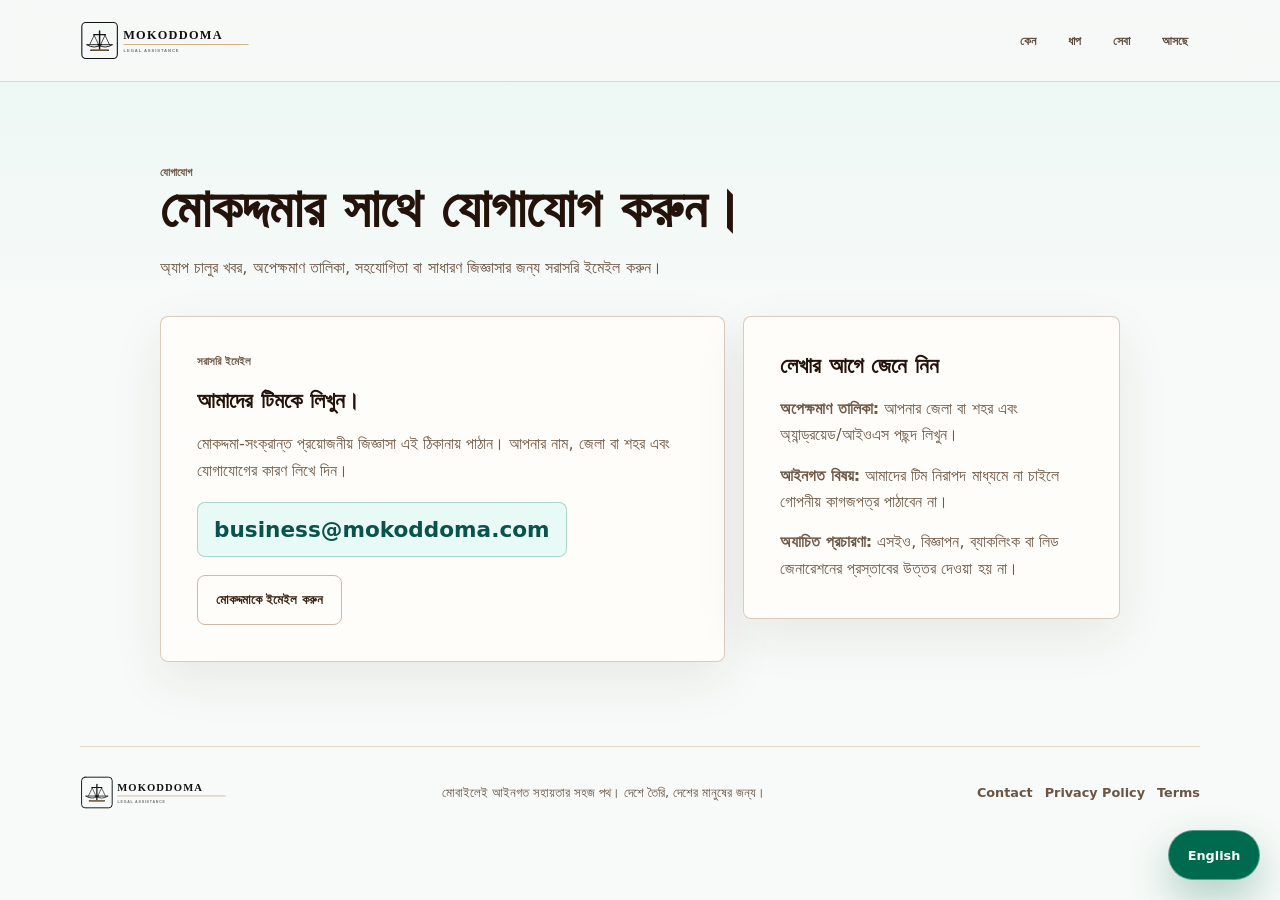
==== commit d458650f: "Update Mokoddoma branding and SEO" ====
--- a/contact/index.html
+++ b/contact/index.html
@@ -8,13 +8,14 @@
     <meta name="robots" content="index, follow">
     <title>Contact | Mokoddoma</title>
     <link rel="canonical" href="https://mokoddoma.com/contact/">
-    <link rel="icon" href="../assets/favicon.png">
+    <link rel="icon" href="../assets/favicon.svg" type="image/svg+xml">
+    <link rel="alternate icon" href="../assets/favicon.png" type="image/png">
     <link rel="stylesheet" href="../styles.css">
   </head>
   <body class="content-page" data-lang="bn">
     <header class="site-header">
       <a class="site-logo" href="../" aria-label="Mokoddoma home">
-        <img src="../assets/mukoddoma_logo_en_whitebg.svg" alt="Mokoddoma">
+        <img src="../assets/mokoddoma_logo_en_whitebg.svg" alt="Mokoddoma">
       </a>
       <nav class="site-nav" aria-label="Primary navigation">
         <a href="../#why"><span class="lang-en">Why</span><span class="lang-bn">কেন</span></a>
@@ -64,7 +65,7 @@
     </button>
 
     <footer class="site-footer">
-      <img src="../assets/mukoddoma_logo_en_whitebg.svg" alt="Mokoddoma">
+      <img src="../assets/mokoddoma_logo_en_whitebg.svg" alt="Mokoddoma">
       <p><span class="lang-en">Bangladesh's own mobile-first legal help app. Launching soon.</span><span class="lang-bn">মোবাইলেই আইনগত সহায়তার সহজ পথ। দেশে তৈরি, দেশের মানুষের জন্য।</span></p>
       <nav class="footer-links" aria-label="Footer navigation">
         <a href="../contact/">Contact</a>
--- a/styles.css
+++ b/styles.css
@@ -1690,6 +1690,40 @@
   content: "×";
 }
 
+.seo-faq-section {
+  width: min(1120px, calc(100% - 40px));
+  margin: 0 auto;
+  padding: 76px 0;
+}
+
+.faq-grid {
+  display: grid;
+  grid-template-columns: repeat(3, minmax(0, 1fr));
+  gap: 18px;
+}
+
+.faq-card {
+  min-height: 220px;
+  padding: 22px;
+  border: 1px solid rgba(216, 198, 181, 0.86);
+  border-radius: 8px;
+  background: var(--surface);
+  box-shadow: 0 18px 38px rgba(44, 34, 28, 0.08);
+}
+
+.faq-card h3 {
+  margin: 0 0 10px;
+  color: var(--primary-strong);
+  font-size: 1.2rem;
+  line-height: 1.25;
+}
+
+.faq-card p {
+  margin: 0;
+  color: var(--muted);
+  line-height: 1.65;
+}
+
 button {
   min-height: 52px;
   border: 0;
@@ -1894,6 +1928,7 @@
   .proof-grid,
   .pain-grid,
   .service-grid,
+  .faq-grid,
   .instant-path,
   .case-type-list,
   .lawyer-grid,
@@ -1913,6 +1948,7 @@
   .comparison-section,
   .split-section,
   .instant-section,
+  .seo-faq-section,
   .case-cloud,
   .launch-section,
   .source-section {
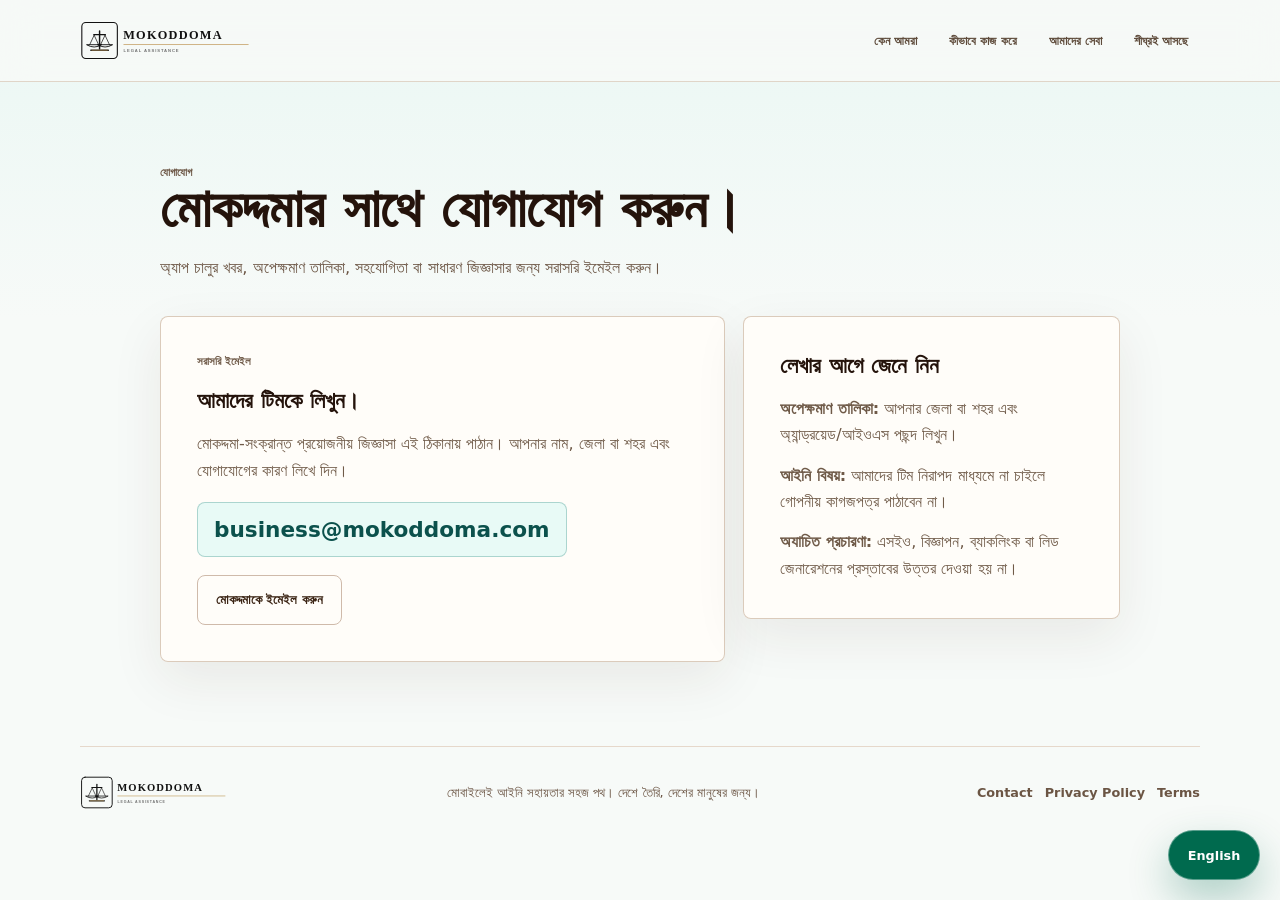
==== commit 5ce4c216: "Polish Bangla website copy" ====
--- a/contact/index.html
+++ b/contact/index.html
@@ -18,10 +18,10 @@
         <img src="../assets/mokoddoma_logo_en_whitebg.svg" alt="Mokoddoma">
       </a>
       <nav class="site-nav" aria-label="Primary navigation">
-        <a href="../#why"><span class="lang-en">Why</span><span class="lang-bn">কেন</span></a>
-        <a href="../#instant"><span class="lang-en">Instant</span><span class="lang-bn">ধাপ</span></a>
-        <a href="../#services"><span class="lang-en">Services</span><span class="lang-bn">সেবা</span></a>
-        <a href="../#launch"><span class="lang-en">Launch</span><span class="lang-bn">আসছে</span></a>
+        <a href="../#why"><span class="lang-en">Why</span><span class="lang-bn">কেন আমরা</span></a>
+        <a href="../#instant"><span class="lang-en">Instant</span><span class="lang-bn">কীভাবে কাজ করে</span></a>
+        <a href="../#services"><span class="lang-en">Services</span><span class="lang-bn">আমাদের সেবা</span></a>
+        <a href="../#launch"><span class="lang-en">Launch</span><span class="lang-bn">শীঘ্রই আসছে</span></a>
       </nav>
     </header>
 
@@ -52,7 +52,7 @@
           <h2 id="contact-details-title"><span class="lang-en">Before you send</span><span class="lang-bn">লেখার আগে জেনে নিন</span></h2>
           <div class="contact-list">
             <p><strong><span class="lang-en">Waitlist:</span><span class="lang-bn">অপেক্ষমাণ তালিকা:</span></strong> <span class="lang-en">Mention your city and whether you prefer Android or iOS.</span><span class="lang-bn">আপনার জেলা বা শহর এবং অ্যান্ড্রয়েড/আইওএস পছন্দ লিখুন।</span></p>
-            <p><strong><span class="lang-en">Legal matters:</span><span class="lang-bn">আইনগত বিষয়:</span></strong> <span class="lang-en">Do not send confidential documents until our team requests them through a secure channel.</span><span class="lang-bn">আমাদের টিম নিরাপদ মাধ্যমে না চাইলে গোপনীয় কাগজপত্র পাঠাবেন না।</span></p>
+            <p><strong><span class="lang-en">Legal matters:</span><span class="lang-bn">আইনি বিষয়:</span></strong> <span class="lang-en">Do not send confidential documents until our team requests them through a secure channel.</span><span class="lang-bn">আমাদের টিম নিরাপদ মাধ্যমে না চাইলে গোপনীয় কাগজপত্র পাঠাবেন না।</span></p>
             <p><strong><span class="lang-en">Marketing:</span><span class="lang-bn">অযাচিত প্রচারণা:</span></strong> <span class="lang-en">We do not respond to SEO, ads, backlink, or lead-generation pitches.</span><span class="lang-bn">এসইও, বিজ্ঞাপন, ব্যাকলিংক বা লিড জেনারেশনের প্রস্তাবের উত্তর দেওয়া হয় না।</span></p>
           </div>
         </aside>
@@ -66,9 +66,9 @@
 
     <footer class="site-footer">
       <img src="../assets/mokoddoma_logo_en_whitebg.svg" alt="Mokoddoma">
-      <p><span class="lang-en">Bangladesh's own mobile-first legal help app. Launching soon.</span><span class="lang-bn">মোবাইলেই আইনগত সহায়তার সহজ পথ। দেশে তৈরি, দেশের মানুষের জন্য।</span></p>
+      <p><span class="lang-en">Bangladesh's own mobile-first legal help app. Launching soon.</span><span class="lang-bn">মোবাইলেই আইনি সহায়তার সহজ পথ। দেশে তৈরি, দেশের মানুষের জন্য।</span></p>
       <nav class="footer-links" aria-label="Footer navigation">
-        <a href="../contact/">Contact</a>
+        <a href="../contact/index.html">Contact</a>
         <a href="../privacy/">Privacy Policy</a>
         <a href="../terms/">Terms</a>
       </nav>
--- a/styles.css
+++ b/styles.css
@@ -459,6 +459,7 @@
   padding-inline: clamp(72px, 7vw, 112px);
   background:
     linear-gradient(135deg, rgba(216, 243, 238, 0.86), rgba(255, 248, 239, 0.94));
+  overflow: hidden;
 }
 
 .hero-section,
@@ -654,6 +655,561 @@
   background: linear-gradient(180deg, #fffdf9, #e9f5f1);
 }
 
+.hero-app-phone {
+  width: min(326px, 78vw);
+}
+
+.app-dashboard-screen,
+.flow-screen {
+  gap: 13px;
+  padding: 18px 15px;
+  overflow: hidden;
+}
+
+.mock-statusbar,
+.mock-appbar,
+.lawyer-head,
+.fee-row,
+.mock-action-row {
+  display: flex;
+  align-items: center;
+  justify-content: space-between;
+  gap: 10px;
+}
+
+.mock-statusbar {
+  min-height: 22px;
+  color: #846e5b;
+  font-size: 0.7rem;
+  font-weight: 900;
+}
+
+.mock-appbar small,
+.screen-title small,
+.lawyer-head small {
+  display: block;
+  color: var(--accent);
+  font-size: 0.72rem;
+  font-weight: 900;
+}
+
+.mock-appbar strong,
+.screen-title strong {
+  display: block;
+  color: var(--primary-strong);
+  font-size: 1.18rem;
+  line-height: 1.14;
+}
+
+.mock-avatar,
+.lawyer-avatar {
+  width: 38px;
+  height: 38px;
+  display: grid;
+  place-items: center;
+  flex: 0 0 auto;
+  border-radius: 50%;
+  background: #006a4e;
+  color: #ffffff;
+  font-size: 0.86rem;
+  font-weight: 900;
+  box-shadow: 0 10px 24px rgba(0, 106, 78, 0.2);
+}
+
+.mock-create-card {
+  min-height: 112px;
+  display: grid;
+  grid-template-columns: 46px minmax(0, 1fr);
+  gap: 12px;
+  align-items: center;
+  padding: 14px;
+  border-radius: 18px;
+  background: linear-gradient(135deg, #006a4e, #0f766e);
+  color: #ffffff;
+  box-shadow: 0 18px 38px rgba(0, 106, 78, 0.18);
+  animation: dashboard-lift 4.2s ease-in-out infinite;
+}
+
+.mock-create-card > span {
+  width: 44px;
+  height: 44px;
+  display: grid;
+  place-items: center;
+  border-radius: 14px;
+  background: rgba(255, 255, 255, 0.18);
+  font-size: 1.8rem;
+  line-height: 1;
+}
+
+.mock-create-card b,
+.mock-create-card small {
+  display: block;
+}
+
+.mock-create-card b {
+  font-size: 1.04rem;
+}
+
+.mock-create-card small {
+  margin-top: 4px;
+  color: rgba(255, 255, 255, 0.82);
+  line-height: 1.35;
+}
+
+.mock-quick-row,
+.mock-metrics,
+.mock-services-mini,
+.category-grid,
+.mode-grid {
+  display: grid;
+  grid-template-columns: repeat(2, minmax(0, 1fr));
+  gap: 10px;
+}
+
+.mock-quick-row div,
+.mock-metrics div,
+.mock-services-mini article,
+.category-card,
+.mode-grid article,
+.lawyer-card-mock,
+.profile-card-mock {
+  border: 1px solid rgba(216, 198, 181, 0.86);
+  border-radius: 14px;
+  background: #ffffff;
+  box-shadow: 0 10px 28px rgba(44, 34, 28, 0.07);
+}
+
+.mock-quick-row div {
+  display: grid;
+  gap: 8px;
+  padding: 12px;
+}
+
+.mock-quick-row span {
+  width: 34px;
+  height: 34px;
+  display: grid;
+  place-items: center;
+  border-radius: 12px;
+  background: #d8f3ee;
+  color: #075a45;
+  font-size: 0.72rem;
+  font-weight: 900;
+}
+
+.mock-quick-row b,
+.mock-services-mini b {
+  color: var(--primary-strong);
+  font-size: 0.82rem;
+}
+
+.mock-metrics {
+  grid-template-columns: repeat(3, minmax(0, 1fr));
+}
+
+.mock-metrics div {
+  min-height: 72px;
+  display: grid;
+  place-items: center;
+  padding: 8px;
+}
+
+.mock-metrics strong {
+  color: var(--primary-strong);
+  font-size: 1.25rem;
+}
+
+.mock-metrics span {
+  color: #7a6250;
+  font-size: 0.68rem;
+  font-weight: 900;
+}
+
+.mock-services-mini article {
+  min-height: 104px;
+  display: grid;
+  align-content: center;
+  justify-items: center;
+  gap: 8px;
+  padding: 10px;
+}
+
+.mock-services-mini img {
+  width: 64px;
+  height: 48px;
+  object-fit: contain;
+}
+
+.app-flow-section {
+  width: 100%;
+  max-width: none;
+  padding: 92px max(20px, calc((100% - 1120px) / 2));
+  background:
+    linear-gradient(180deg, rgba(255, 253, 249, 0.88), rgba(237, 245, 241, 0.92));
+}
+
+.app-flow-board {
+  display: grid;
+  grid-template-columns: minmax(220px, 0.58fr) minmax(310px, 0.86fr) minmax(260px, 0.68fr);
+  gap: clamp(18px, 3vw, 32px);
+  align-items: center;
+}
+
+.flow-tabs {
+  display: grid;
+  gap: 12px;
+}
+
+.flow-tab {
+  width: 100%;
+  min-height: 76px;
+  display: grid;
+  grid-template-columns: 42px minmax(0, 1fr);
+  align-items: center;
+  gap: 12px;
+  margin: 0;
+  padding: 14px;
+  border: 1px solid rgba(216, 198, 181, 0.9);
+  border-radius: 8px;
+  background: rgba(255, 253, 249, 0.86);
+  color: var(--primary);
+  text-align: left;
+  box-shadow: none;
+  transition: transform 220ms ease, border-color 220ms ease, background 220ms ease;
+}
+
+.flow-tab > span {
+  width: 40px;
+  height: 40px;
+  display: grid;
+  place-items: center;
+  border-radius: 8px;
+  background: #edf5f1;
+  color: var(--accent-strong);
+  font-size: 0.78rem;
+  font-weight: 900;
+}
+
+.flow-tab strong {
+  color: var(--primary-strong);
+  display: block;
+  min-width: 0;
+  line-height: 1.2;
+  overflow-wrap: anywhere;
+}
+
+.flow-tab:hover,
+.flow-tab:focus-visible,
+.flow-tab.is-active {
+  border-color: rgba(0, 106, 78, 0.56);
+  background: #ffffff;
+  outline: none;
+  transform: translateX(5px);
+}
+
+.flow-tab.is-active > span {
+  background: #006a4e;
+  color: #ffffff;
+}
+
+.flow-phone-cluster {
+  min-height: 638px;
+  display: grid;
+  place-items: center;
+  position: relative;
+}
+
+.flow-phone-cluster::before {
+  content: "";
+  position: absolute;
+  width: 390px;
+  height: 390px;
+  border: 1px dashed rgba(0, 106, 78, 0.22);
+  border-radius: 50%;
+  animation: slow-spin 26s linear infinite;
+}
+
+.app-flow-phone {
+  position: relative;
+  z-index: 1;
+  width: min(318px, 78vw);
+  animation: flow-phone-in 420ms ease both, phone-float 5s ease-in-out infinite;
+}
+
+.screen-title {
+  display: grid;
+  gap: 3px;
+  margin-bottom: 2px;
+}
+
+.mock-search {
+  min-height: 42px;
+  display: flex;
+  align-items: center;
+  border: 1px solid rgba(216, 198, 181, 0.9);
+  border-radius: 12px;
+  padding: 0 12px;
+  background: #ffffff;
+  color: #7a6250;
+  font-size: 0.76rem;
+  font-weight: 800;
+}
+
+.category-card,
+.mode-grid article {
+  min-height: 84px;
+  display: grid;
+  align-content: center;
+  gap: 5px;
+  padding: 12px;
+}
+
+.category-card b,
+.mode-grid b,
+.lawyer-card-mock b,
+.profile-card-mock b,
+.timeline-mock b {
+  color: var(--primary-strong);
+  font-size: 0.86rem;
+}
+
+.category-card span,
+.mode-grid span,
+.lawyer-card-mock small,
+.lawyer-facts span,
+.profile-card-mock span,
+.timeline-mock span {
+  color: #735d4b;
+  font-size: 0.68rem;
+  font-weight: 800;
+  line-height: 1.35;
+}
+
+.category-card.is-active,
+.mode-grid .is-active {
+  border-color: rgba(0, 106, 78, 0.48);
+  background: #d8f3ee;
+}
+
+.mock-chip-row,
+.filter-row,
+.slot-list {
+  display: flex;
+  flex-wrap: wrap;
+  gap: 7px;
+}
+
+.mock-chip-row span,
+.filter-row span,
+.slot-list span,
+.mock-action-row span,
+.doc-pill {
+  min-height: 30px;
+  display: inline-flex;
+  align-items: center;
+  border-radius: 999px;
+  padding: 0 10px;
+  background: #edf5f1;
+  color: var(--accent-strong);
+  font-size: 0.68rem;
+  font-weight: 900;
+}
+
+.filter-row span:first-child,
+.slot-list .is-active,
+.mock-action-row span {
+  background: #006a4e;
+  color: #ffffff;
+}
+
+.lawyer-card-mock {
+  display: grid;
+  gap: 12px;
+  padding: 14px;
+}
+
+.lawyer-facts {
+  display: grid;
+  grid-template-columns: repeat(2, minmax(0, 1fr));
+  gap: 7px;
+}
+
+.lawyer-facts span,
+.profile-card-mock span {
+  min-height: 28px;
+  display: inline-flex;
+  align-items: center;
+  border-radius: 8px;
+  padding: 0 8px;
+  background: #fff8ef;
+}
+
+.fee-row b {
+  font-size: 0.94rem;
+}
+
+.fee-row span {
+  color: var(--gold);
+  font-size: 0.72rem;
+  font-weight: 900;
+}
+
+.profile-card-mock {
+  display: grid;
+  gap: 8px;
+  padding: 13px;
+}
+
+.mode-grid {
+  margin-bottom: 2px;
+}
+
+.slot-list {
+  display: grid;
+  grid-template-columns: 1fr;
+}
+
+.slot-list span {
+  justify-content: center;
+  border-radius: 12px;
+  min-height: 36px;
+}
+
+.chat-preview {
+  display: grid;
+  gap: 8px;
+  margin-top: 2px;
+  padding: 12px;
+  border-radius: 16px;
+  background: #ffffff;
+}
+
+.bubble {
+  max-width: 82%;
+  padding: 9px 11px;
+  border-radius: 14px;
+  color: var(--primary-strong);
+  font-size: 0.72rem;
+  font-weight: 800;
+  line-height: 1.35;
+}
+
+.bubble.left {
+  justify-self: start;
+  background: #edf5f1;
+}
+
+.bubble.right {
+  justify-self: end;
+  background: #006a4e;
+  color: #ffffff;
+}
+
+.doc-pill {
+  justify-self: center;
+}
+
+.timeline-mock {
+  position: relative;
+  display: grid;
+  gap: 10px;
+  margin-top: 4px;
+}
+
+.timeline-mock div {
+  position: relative;
+  min-height: 64px;
+  display: grid;
+  align-content: center;
+  gap: 4px;
+  padding: 10px 12px 10px 38px;
+  border: 1px solid rgba(216, 198, 181, 0.86);
+  border-radius: 14px;
+  background: #ffffff;
+}
+
+.timeline-mock div::before {
+  content: "";
+  position: absolute;
+  left: 14px;
+  top: 22px;
+  width: 11px;
+  height: 11px;
+  border: 2px solid #c9b8aa;
+  border-radius: 50%;
+  background: #ffffff;
+}
+
+.timeline-mock .done::before,
+.timeline-mock .active::before {
+  border-color: #006a4e;
+  background: #006a4e;
+}
+
+.timeline-mock .active {
+  border-color: rgba(0, 106, 78, 0.5);
+  box-shadow: 0 14px 28px rgba(0, 106, 78, 0.12);
+}
+
+.flow-copy-panel {
+  min-height: 280px;
+  position: relative;
+  padding: 24px;
+  border: 1px solid rgba(216, 198, 181, 0.9);
+  border-radius: 8px;
+  background: #ffffff;
+  box-shadow: 0 18px 52px rgba(59, 36, 20, 0.08);
+}
+
+.flow-icon-row {
+  display: flex;
+  flex-wrap: wrap;
+  gap: 10px;
+  margin-bottom: 22px;
+}
+
+.flow-icon-row span {
+  min-width: 38px;
+  height: 38px;
+  display: grid;
+  place-items: center;
+  border-radius: 12px;
+  padding: 0 8px;
+  background: #d8f3ee;
+  color: var(--accent-strong);
+  font-size: 0.78rem;
+  font-weight: 900;
+  box-shadow: inset 0 0 0 1px rgba(0, 106, 78, 0.12);
+}
+
+.flow-icon-row span:first-child {
+  background: #006a4e;
+  color: #ffffff;
+}
+
+.flow-copy {
+  display: none;
+  animation: copy-slide-in 340ms ease both;
+}
+
+.flow-copy.is-active {
+  display: block;
+}
+
+.flow-copy h3 {
+  margin: 0;
+  color: var(--primary-strong);
+  font-size: 1.35rem;
+  line-height: 1.18;
+  overflow-wrap: anywhere;
+}
+
+.flow-copy p {
+  margin: 14px 0 0;
+  color: #6b5544;
+  line-height: 1.62;
+}
+
 .app-topbar {
   display: flex;
   align-items: center;
@@ -812,6 +1368,16 @@
 
 .section-heading h2,
 .split-section h2,
+.launch-section h2 {
+  max-width: 760px;
+  overflow-wrap: anywhere;
+  word-break: normal;
+}
+
+[data-lang="bn"] .launch-section h2 {
+  line-height: 1.08;
+}
+
 .launch-section h2 {
   font-size: 3.05rem;
   line-height: 1.05;
@@ -844,6 +1410,51 @@
   background: var(--surface);
 }
 
+.service-card {
+  min-height: 318px;
+  position: relative;
+  overflow: hidden;
+  padding: 0 0 48px;
+  background: var(--paper-warm);
+}
+
+.service-image-box {
+  width: 100%;
+  height: 138px;
+  display: grid;
+  place-items: center;
+  padding: 16px 18px 10px;
+  background: var(--surface);
+}
+
+.service-image-box img {
+  width: min(100%, 180px);
+  height: 112px;
+  display: block;
+  object-fit: contain;
+}
+
+.service-card-copy {
+  padding: 20px 24px 0;
+}
+
+.service-arrow {
+  position: absolute;
+  right: 14px;
+  bottom: 12px;
+  width: 32px;
+  height: 32px;
+  display: grid;
+  place-items: center;
+  border-radius: 50%;
+  background: var(--surface);
+  color: var(--primary);
+  font-size: 1.15rem;
+  font-weight: 900;
+  line-height: 1;
+  box-shadow: 0 8px 18px rgba(44, 34, 28, 0.08);
+}
+
 .pain-card {
   background:
     linear-gradient(180deg, rgba(255, 253, 249, 0.96), rgba(237, 245, 241, 0.88));
@@ -867,6 +1478,8 @@
   margin: 0 0 10px;
   color: var(--primary-strong);
   font-size: 1.12rem;
+  line-height: 1.24;
+  overflow-wrap: anywhere;
 }
 
 .pain-card p,
@@ -875,7 +1488,8 @@
 .lawyer-grid p {
   margin: 0;
   color: #6f5a48;
-  line-height: 1.56;
+  line-height: 1.62;
+  overflow-wrap: anywhere;
 }
 
 .comparison-section {
@@ -958,18 +1572,6 @@
   transform: translateY(-50%) rotate(45deg);
 }
 
-.service-icon {
-  width: 46px;
-  height: 46px;
-  display: grid;
-  place-items: center;
-  margin-bottom: 22px;
-  border-radius: 8px;
-  background: var(--accent-soft);
-  color: var(--accent);
-  font-weight: 900;
-}
-
 .split-section {
   display: grid;
   grid-template-columns: minmax(0, 0.8fr) minmax(0, 1.2fr);
@@ -1322,6 +1924,10 @@
   font-size: 2.44rem;
 }
 
+body:not(.reset-page) .launch-section h2 {
+  font-size: clamp(1.9rem, 4.2vw, 2.44rem);
+}
+
 body:not(.reset-page) .waitlist-section h2 {
   font-size: 1.36rem;
 }
@@ -1340,6 +1946,7 @@
 body:not(.reset-page) .instant-card h3,
 body:not(.reset-page) .signal-card strong,
 body:not(.reset-page) .proof-grid strong,
+body:not(.reset-page) .flow-copy h3,
 body:not(.reset-page) .source-section h2 {
   font-size: 1.16rem;
 }
@@ -1348,6 +1955,8 @@
 body:not(.reset-page) .service-card h3,
 body:not(.reset-page) .case-type-list h3,
 body:not(.reset-page) .lawyer-grid strong,
+body:not(.reset-page) .mock-appbar strong,
+body:not(.reset-page) .screen-title strong,
 body:not(.reset-page) .launch-timeline strong {
   font-size: 0.9rem;
 }
@@ -1359,6 +1968,7 @@
 body:not(.reset-page) .comparison-row span,
 body:not(.reset-page) .store-row > span,
 body:not(.reset-page) .waitlist-section .primary-link,
+body:not(.reset-page) .flow-copy p,
 body:not(.reset-page) .site-footer,
 body:not(.reset-page) .language-toggle {
   font-size: 0.8rem;
@@ -1445,6 +2055,37 @@
   50% {
     transform: translateY(-4px);
     box-shadow: 0 22px 52px rgba(244, 42, 65, 0.22);
+  }
+}
+
+@keyframes dashboard-lift {
+  0%, 100% {
+    transform: translateY(0);
+  }
+  50% {
+    transform: translateY(-5px);
+  }
+}
+
+@keyframes flow-phone-in {
+  from {
+    opacity: 0;
+    transform: translateY(16px) scale(0.98);
+  }
+  to {
+    opacity: 1;
+    transform: translateY(0) scale(1);
+  }
+}
+
+@keyframes copy-slide-in {
+  from {
+    opacity: 0;
+    transform: translateY(10px);
+  }
+  to {
+    opacity: 1;
+    transform: translateY(0);
   }
 }
 
@@ -1796,6 +2437,30 @@
     grid-template-columns: repeat(2, minmax(0, 1fr));
   }
 
+  .app-flow-board {
+    grid-template-columns: 1fr;
+  }
+
+  .flow-tabs {
+    grid-template-columns: repeat(4, minmax(0, 1fr));
+  }
+
+  .flow-tab {
+    grid-template-columns: 1fr;
+    justify-items: center;
+    text-align: center;
+  }
+
+  .flow-tab:hover,
+  .flow-tab:focus-visible,
+  .flow-tab.is-active {
+    transform: translateY(-3px);
+  }
+
+  .flow-copy-panel {
+    min-height: auto;
+  }
+
   .bd-motion-stage,
   .phone-stage {
     min-height: 590px;
@@ -1827,6 +2492,7 @@
   .section-band,
   .split-section,
   .comparison-section,
+  .app-flow-section,
   .proof-strip,
   .instant-section,
   .case-cloud,
@@ -1947,6 +2613,7 @@
   .section-band,
   .comparison-section,
   .split-section,
+  .app-flow-section,
   .instant-section,
   .seo-faq-section,
   .case-cloud,
@@ -1963,6 +2630,61 @@
     font-size: 2.08rem;
   }
 
+  .flow-tabs {
+    grid-template-columns: repeat(2, minmax(0, 1fr));
+  }
+
+  .flow-tab {
+    min-height: 68px;
+    padding: 12px 10px;
+  }
+
+  .flow-tab > span {
+    width: 36px;
+    height: 36px;
+  }
+
+  .flow-tab strong {
+    font-size: 0.76rem;
+  }
+
+  .flow-phone-cluster {
+    min-height: 620px;
+  }
+
+  .flow-phone-cluster::before {
+    width: 318px;
+    height: 318px;
+  }
+
+  .app-flow-phone {
+    width: min(292px, 86vw);
+  }
+
+  .flow-copy-panel {
+    padding: 20px;
+  }
+
+  .flow-copy h3 {
+    font-size: 1.15rem;
+  }
+
+  .service-card {
+    min-height: 300px;
+  }
+
+  .service-image-box {
+    height: 128px;
+  }
+
+  .service-image-box img {
+    height: 98px;
+  }
+
+  .service-card-copy {
+    padding-inline: 20px;
+  }
+
   .launch-bd {
     padding: 42px 24px;
   }
